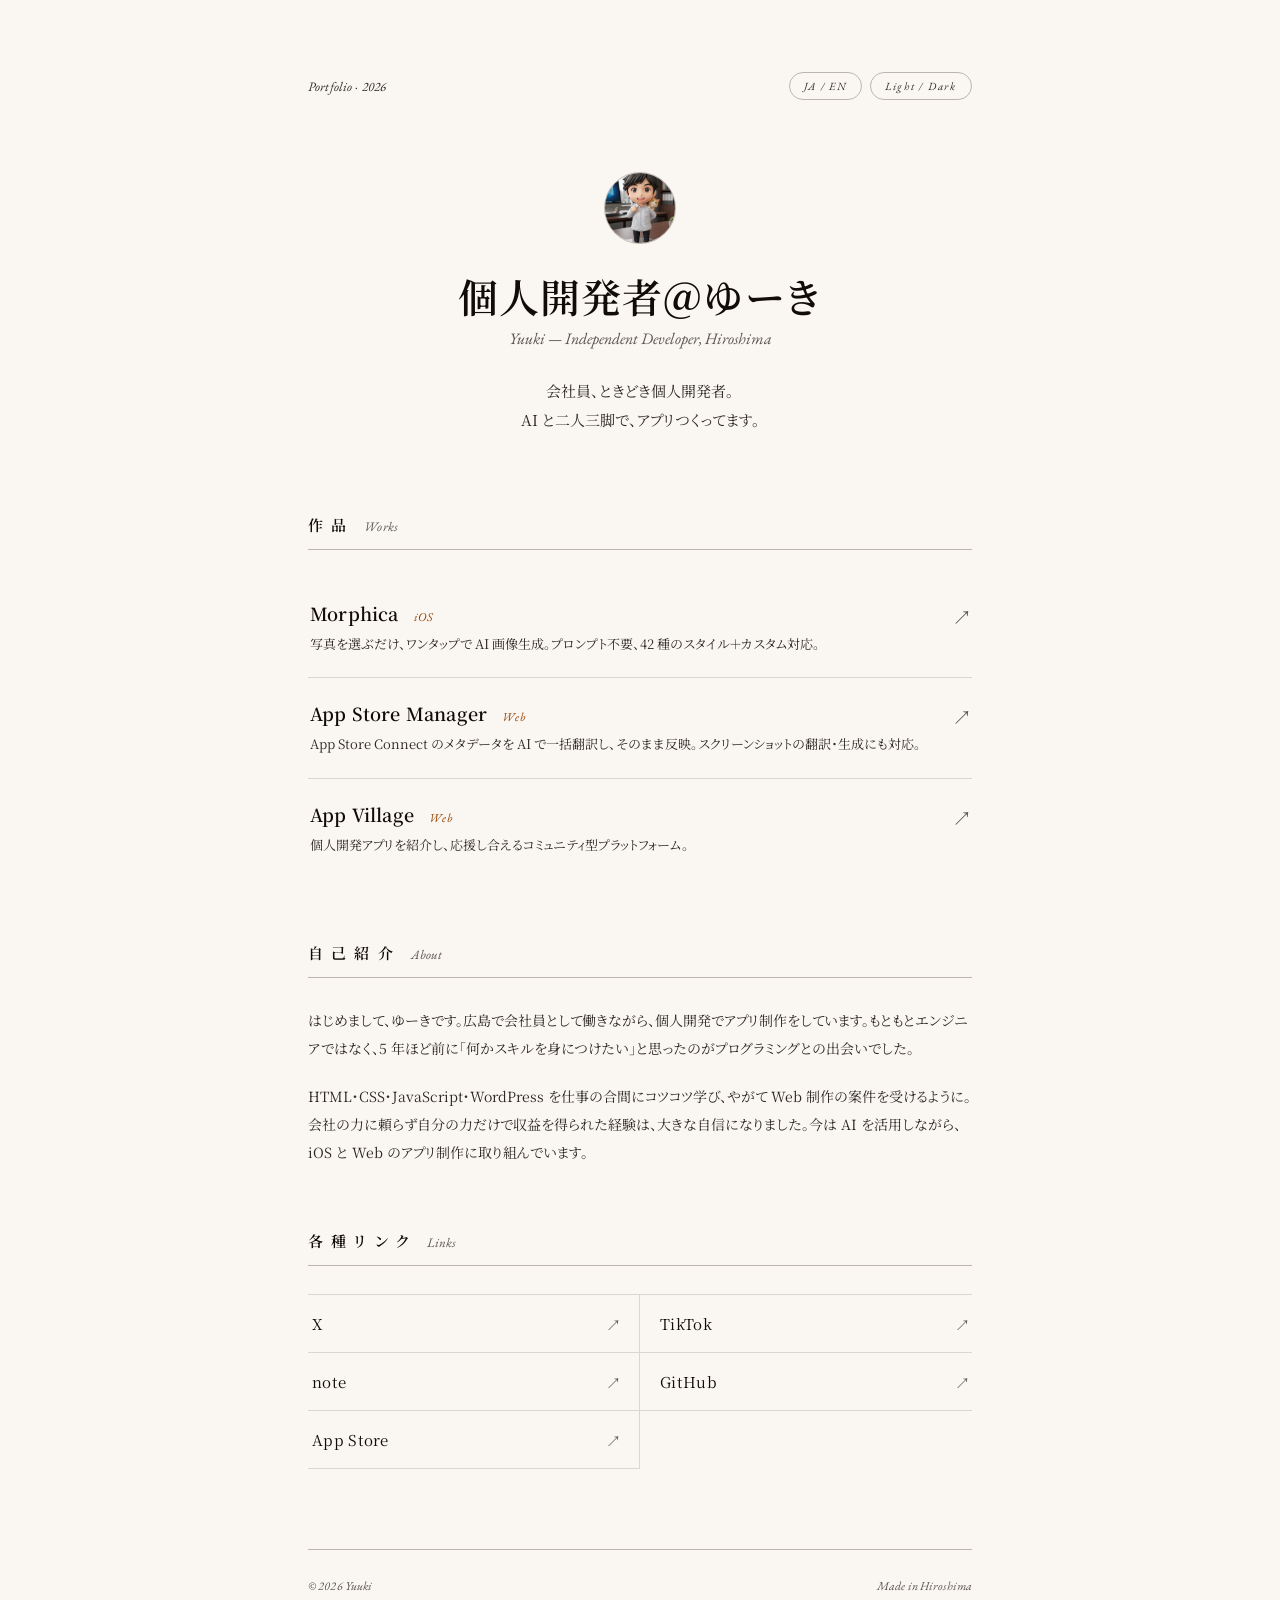
==== index.html @ 95103d07 "Initial commit — Yuuki portfolio links page Minimal single-page portfolio inspired by a 和モダン・静謐 aest" ====
<!doctype html>
<html lang="ja">
<head>
<!-- cspell:ignore Yuuki Morphica palt topbar nums -->
<meta charset="utf-8">
<meta name="viewport" content="width=device-width, initial-scale=1">
<title>ゆーき — Indie Developer</title>
<meta name="description" content="個人開発者＠ゆーき のポートフォリオ。広島で会社員をしながら、iOS と Web のアプリを作っています。">
<meta name="theme-color" content="#f7f1e3" media="(prefers-color-scheme: light)">
<meta name="theme-color" content="#231f1c" media="(prefers-color-scheme: dark)">

<meta property="og:type" content="website">
<meta property="og:title" content="個人開発者＠ゆーき — Portfolio">
<meta property="og:description" content="会社員、ときどき個人開発者。AI と二人三脚で、アプリつくってます。">
<meta property="og:image" content="assets/avatar.png">
<meta name="twitter:card" content="summary">

<link rel="icon" type="image/png" href="assets/avatar.png">
<link rel="apple-touch-icon" href="assets/avatar.png">

<link rel="preconnect" href="https://fonts.googleapis.com">
<link rel="preconnect" href="https://fonts.gstatic.com" crossorigin>
<link href="https://fonts.googleapis.com/css2?family=Noto+Serif+JP:wght@400;600&family=EB+Garamond:ital,wght@0,400;0,500;1,400&display=swap" rel="stylesheet">
<style>
:root {
  --bg:        oklch(0.975 0.008 75);
  --bg-2:      oklch(0.950 0.012 72);
  --ink:       oklch(0.16 0.012 60);
  --ink-2:     oklch(0.28 0.010 60);
  --ink-3:     oklch(0.45 0.008 60);
  --line:      oklch(0.78 0.012 70);
  --line-2:    oklch(0.88 0.010 70);
  --accent:    oklch(0.60 0.130 55);
  --accent-ink:oklch(0.48 0.130 50);
}
html[data-theme="dark"] {
  --bg:        oklch(0.17 0.010 60);
  --bg-2:      oklch(0.22 0.012 60);
  --ink:       oklch(0.97 0.008 80);
  --ink-2:     oklch(0.86 0.010 70);
  --ink-3:     oklch(0.64 0.010 65);
  --line:      oklch(0.38 0.010 65);
  --line-2:    oklch(0.30 0.010 60);
  --accent:    oklch(0.74 0.130 55);
  --accent-ink:oklch(0.82 0.120 55);
}

* { box-sizing: border-box; }
html, body { margin: 0; padding: 0; }
body {
  font-family: "Noto Serif JP", "Hiragino Mincho ProN", "Yu Mincho", serif;
  background: var(--bg);
  color: var(--ink);
  font-weight: 400;
  font-feature-settings: "palt" 1;
  font-optical-sizing: auto;
  -webkit-font-smoothing: antialiased;
  text-rendering: optimizeLegibility;
  min-height: 100vh;
  transition: background 400ms ease, color 400ms ease;
}

::selection { background: oklch(0.60 0.130 55 / 0.22); color: var(--ink); }

a:focus-visible,
button:focus-visible {
  outline: 2px solid var(--accent);
  outline-offset: 4px;
  border-radius: 2px;
}

html[data-lang="ja"] .i18n-en,
html[data-lang="en"] .i18n-ja { display: none; }

.en { font-family: "EB Garamond", "Noto Serif JP", serif; font-style: italic; letter-spacing: 0.01em; }
a { color: inherit; text-decoration: none; }

.frame {
  max-width: 720px;
  margin: 0 auto;
  padding: 72px 28px 96px;
}
@media (max-width: 560px) {
  .frame { padding: 48px 22px 72px; }
}

.topbar {
  display: flex;
  align-items: center;
  justify-content: space-between;
  margin-bottom: 72px;
  font-size: 13px;
  color: var(--ink-2);
  letter-spacing: 0.06em;
}
.bar-actions { display: flex; gap: 8px; align-items: center; }
.pill {
  appearance: none; border: 1px solid var(--line);
  background: transparent; color: var(--ink-2);
  padding: 6px 14px;
  font: inherit; font-size: 11px; letter-spacing: 0.16em;
  cursor: pointer;
  border-radius: 999px;
  transition: all 200ms ease;
  font-family: "EB Garamond", serif; font-style: italic;
}
.pill:hover { border-color: var(--accent); color: var(--accent-ink); }

.hero { margin-bottom: 80px; text-align: center; }
.avatar {
  width: 72px; height: 72px;
  border-radius: 50%;
  margin: 0 auto 28px;
  background: var(--bg-2);
  border: 1px solid var(--line);
  overflow: hidden;
  display: block;
  object-fit: cover;
}
.name-ja {
  font-size: clamp(30px, 5vw, 40px);
  font-weight: 600;
  line-height: 1.2;
  letter-spacing: 0.02em;
  margin: 0 0 8px;
  color: var(--ink);
}
.name-en {
  font-family: "EB Garamond", serif;
  font-style: italic;
  font-size: 16px;
  color: var(--ink-3);
  margin-bottom: 28px;
}
.tagline {
  max-width: 460px;
  margin: 0 auto;
  font-size: 15px;
  line-height: 1.9;
  color: var(--ink-2);
  text-wrap: pretty;
}

.sec-head {
  display: flex;
  align-items: baseline;
  gap: 16px;
  margin-bottom: 28px;
  padding-bottom: 14px;
  border-bottom: 1px solid var(--line);
}
.sec-head .ja {
  font-size: 15px;
  font-weight: 600;
  letter-spacing: 0.14em;
  color: var(--ink);
}
.sec-head .en {
  color: var(--ink-3);
  font-size: 13px;
}

section { margin-bottom: 64px; }

.works { display: flex; flex-direction: column; }
.work {
  display: flex;
  justify-content: space-between;
  align-items: baseline;
  gap: 24px;
  padding: 22px 2px;
  border-bottom: 1px solid var(--line-2);
  transition: padding 220ms ease;
}
.work:last-child { border-bottom: none; }
.work:hover { padding-left: 10px; }
.work:hover .work-arrow { color: var(--accent-ink); transform: translateX(4px); }

.work-body { flex: 1; min-width: 0; }
.work-name {
  font-size: 18px;
  font-weight: 600;
  color: var(--ink);
  margin-bottom: 6px;
  letter-spacing: 0.01em;
}
.work-name .pl {
  font-family: "EB Garamond", serif;
  font-style: italic;
  font-size: 12px;
  color: var(--accent-ink);
  font-weight: 400;
  margin-left: 10px;
  letter-spacing: 0.06em;
}
.work-desc {
  font-size: 13px;
  line-height: 1.8;
  color: var(--ink-2);
  text-wrap: pretty;
  font-variant-numeric: tabular-nums;
}
.work-arrow {
  font-family: "EB Garamond", serif;
  font-style: italic;
  font-size: 18px;
  color: var(--ink-3);
  transition: transform 220ms ease, color 220ms ease;
  flex-shrink: 0;
}

@media (max-width: 560px) {
  .work { flex-direction: column; gap: 10px; align-items: stretch; }
  .work-arrow { align-self: flex-end; }
}

.about-body {
  font-size: 14px;
  line-height: 2.0;
  color: var(--ink-2);
  text-wrap: pretty;
}
.about-body p { margin: 0; }
.about-body p + p { margin-top: 1.4em; }

.links {
  display: grid;
  grid-template-columns: repeat(2, 1fr);
  gap: 0;
  border-top: 1px solid var(--line-2);
}
.link {
  display: flex;
  align-items: center;
  justify-content: space-between;
  padding: 18px 4px;
  border-bottom: 1px solid var(--line-2);
  font-size: 15px;
  color: var(--ink);
  letter-spacing: 0.02em;
  transition: color 200ms ease, padding 220ms ease;
}
.link:nth-child(odd) { border-right: 1px solid var(--line-2); padding-right: 20px; }
.link:nth-child(even) { padding-left: 20px; }
.link:hover { color: var(--accent-ink); }
.link:hover .link-arrow { transform: translate(3px, -3px); color: var(--accent-ink); }
.link-arrow {
  font-family: "EB Garamond", serif;
  font-style: italic;
  font-size: 14px;
  color: var(--ink-3);
  transition: transform 220ms ease, color 220ms ease;
}
@media (max-width: 560px) {
  .links { grid-template-columns: 1fr; }
  .link:nth-child(odd) { border-right: none; padding-right: 4px; }
  .link:nth-child(even) { padding-left: 4px; }
}

.foot {
  margin-top: 80px;
  padding-top: 28px;
  border-top: 1px solid var(--line);
  display: flex;
  justify-content: space-between;
  font-size: 12px;
  color: var(--ink-3);
  letter-spacing: 0.08em;
}

.reveal {
  opacity: 0;
  transform: translateY(12px);
  transition: opacity 800ms cubic-bezier(.2,.7,.2,1), transform 800ms cubic-bezier(.2,.7,.2,1);
}
.reveal.in { opacity: 1; transform: none; }

@media (prefers-reduced-motion: reduce) {
  .reveal { opacity: 1; transform: none; transition: none; }
  .work, .work-arrow, .link, .link-arrow, .theme-toggle,
  body { transition: none; }
}
</style>
</head>
<body>

<script>
(function() {
  var t = localStorage.getItem('yk-theme') || 'light';
  document.documentElement.setAttribute('data-theme', t);
  var l = localStorage.getItem('yk-lang') || 'ja';
  document.documentElement.setAttribute('data-lang', l);
  document.documentElement.setAttribute('lang', l);
})();
</script>

<div class="frame">

  <header class="topbar reveal">
    <span class="en">Portfolio · 2026</span>
    <div class="bar-actions">
      <button class="pill" id="langToggle" aria-label="Toggle language">JA / EN</button>
      <button class="pill" id="themeToggle" aria-label="Toggle theme">Light / Dark</button>
    </div>
  </header>

  <section class="hero reveal">
    <img class="avatar" src="assets/avatar.png" alt="Yuuki" width="72" height="72">
    <h1 class="name-ja">
      <span class="i18n-ja">個人開発者＠ゆーき</span>
      <span class="i18n-en">Yuuki</span>
    </h1>
    <div class="name-en">
      <span class="i18n-ja">Yuuki — Independent Developer, Hiroshima</span>
      <span class="i18n-en">Indie Developer · Hiroshima, Japan</span>
    </div>
    <p class="tagline">
      <span class="i18n-ja">
        会社員、ときどき個人開発者。<br>
        AI と二人三脚で、アプリつくってます。
      </span>
      <span class="i18n-en">
        Full-time employee, sometimes indie developer.<br>
        Building apps side by side with AI.
      </span>
    </p>
  </section>

  <section class="reveal">
    <div class="sec-head">
      <span class="ja">作 品</span>
      <span class="en">Works</span>
    </div>
    <div class="works">
      <a class="work" href="https://apps.apple.com/jp/app/ai%E7%94%BB%E5%83%8F%E7%94%9F%E6%88%90-morphica/id6755958732" target="_blank" rel="noopener">
        <div class="work-body">
          <div class="work-name">Morphica <span class="pl">iOS</span></div>
          <div class="work-desc">
            <span class="i18n-ja">写真を選ぶだけ、ワンタップで AI 画像生成。プロンプト不要、42 種のスタイル＋カスタム対応。</span>
            <span class="i18n-en">Turn photos into AI-generated art in a single tap. No prompt required — 42+ styles plus custom options.</span>
          </div>
        </div>
        <div class="work-arrow">↗</div>
      </a>
      <a class="work" href="https://app-store-manager-dun.vercel.app/" target="_blank" rel="noopener">
        <div class="work-body">
          <div class="work-name">App Store Manager <span class="pl">Web</span></div>
          <div class="work-desc">
            <span class="i18n-ja">App Store Connect のメタデータを AI で一括翻訳し、そのまま反映。スクリーンショットの翻訳・生成にも対応。</span>
            <span class="i18n-en">Bulk-translate App Store Connect metadata with AI and push it back in place. Handles screenshot translation and generation too.</span>
          </div>
        </div>
        <div class="work-arrow">↗</div>
      </a>
      <a class="work" href="https://www.app-village.jp/" target="_blank" rel="noopener">
        <div class="work-body">
          <div class="work-name">App Village <span class="pl">Web</span></div>
          <div class="work-desc">
            <span class="i18n-ja">個人開発アプリを紹介し、応援し合えるコミュニティ型プラットフォーム。</span>
            <span class="i18n-en">A community platform where indie devs showcase their apps and cheer each other on.</span>
          </div>
        </div>
        <div class="work-arrow">↗</div>
      </a>
    </div>
  </section>

  <section class="reveal">
    <div class="sec-head">
      <span class="ja">自 己 紹 介</span>
      <span class="en">About</span>
    </div>
    <div class="about-body">
      <div class="i18n-ja">
        <p>はじめまして、ゆーきです。広島で会社員として働きながら、個人開発でアプリ制作をしています。もともとエンジニアではなく、5 年ほど前に「何かスキルを身につけたい」と思ったのがプログラミングとの出会いでした。</p>
        <p>HTML・CSS・JavaScript・WordPress を仕事の合間にコツコツ学び、やがて Web 制作の案件を受けるように。会社の力に頼らず自分の力だけで収益を得られた経験は、大きな自信になりました。今は AI を活用しながら、iOS と Web のアプリ制作に取り組んでいます。</p>
      </div>
      <div class="i18n-en">
        <p>Hi, I'm Yuuki. I work a full-time job in Hiroshima while building apps as an indie developer on the side. I didn't start out as an engineer — programming found me about five years ago, when I went looking for a skill to call my own.</p>
        <p>I studied HTML, CSS, JavaScript, and WordPress in the pockets between workdays, and eventually started taking on web production jobs — the first time I earned income entirely on my own. That experience became a quiet source of confidence. These days I build iOS and web apps with AI as my co-pilot.</p>
      </div>
    </div>
  </section>

  <section class="reveal">
    <div class="sec-head">
      <span class="ja">各 種 リ ン ク</span>
      <span class="en">Links</span>
    </div>
    <div class="links">
      <a class="link" href="https://x.com/hello__world_0" target="_blank" rel="noopener"><span>X</span><span class="link-arrow">↗</span></a>
      <a class="link" href="https://www.tiktok.com/@morphica22" target="_blank" rel="noopener"><span>TikTok</span><span class="link-arrow">↗</span></a>
      <a class="link" href="https://note.com/yuuki04050" target="_blank" rel="noopener"><span>note</span><span class="link-arrow">↗</span></a>
      <a class="link" href="https://github.com/yuuki45" target="_blank" rel="noopener"><span>GitHub</span><span class="link-arrow">↗</span></a>
      <a class="link" href="https://apps.apple.com/jp/developer/yuuki-odan/id1833891715" target="_blank" rel="noopener"><span>App Store</span><span class="link-arrow">↗</span></a>
    </div>
  </section>

  <footer class="foot reveal">
    <span class="en">© 2026 Yuuki</span>
    <span class="en">Made in Hiroshima</span>
  </footer>

</div>

<script>
(function () {
  const root = document.documentElement;

  document.getElementById('themeToggle')?.addEventListener('click', () => {
    const next = root.getAttribute('data-theme') === 'dark' ? 'light' : 'dark';
    root.setAttribute('data-theme', next);
    localStorage.setItem('yk-theme', next);
  });

  document.getElementById('langToggle')?.addEventListener('click', () => {
    const next = root.getAttribute('data-lang') === 'ja' ? 'en' : 'ja';
    root.setAttribute('data-lang', next);
    root.setAttribute('lang', next);
    localStorage.setItem('yk-lang', next);
  });

  const reveals = document.querySelectorAll('.reveal');
  reveals.forEach((el, i) => {
    el.style.transitionDelay = Math.min(i * 90, 700) + 'ms';
    requestAnimationFrame(() => requestAnimationFrame(() => el.classList.add('in')));
  });
})();
</script>

</body>
</html>
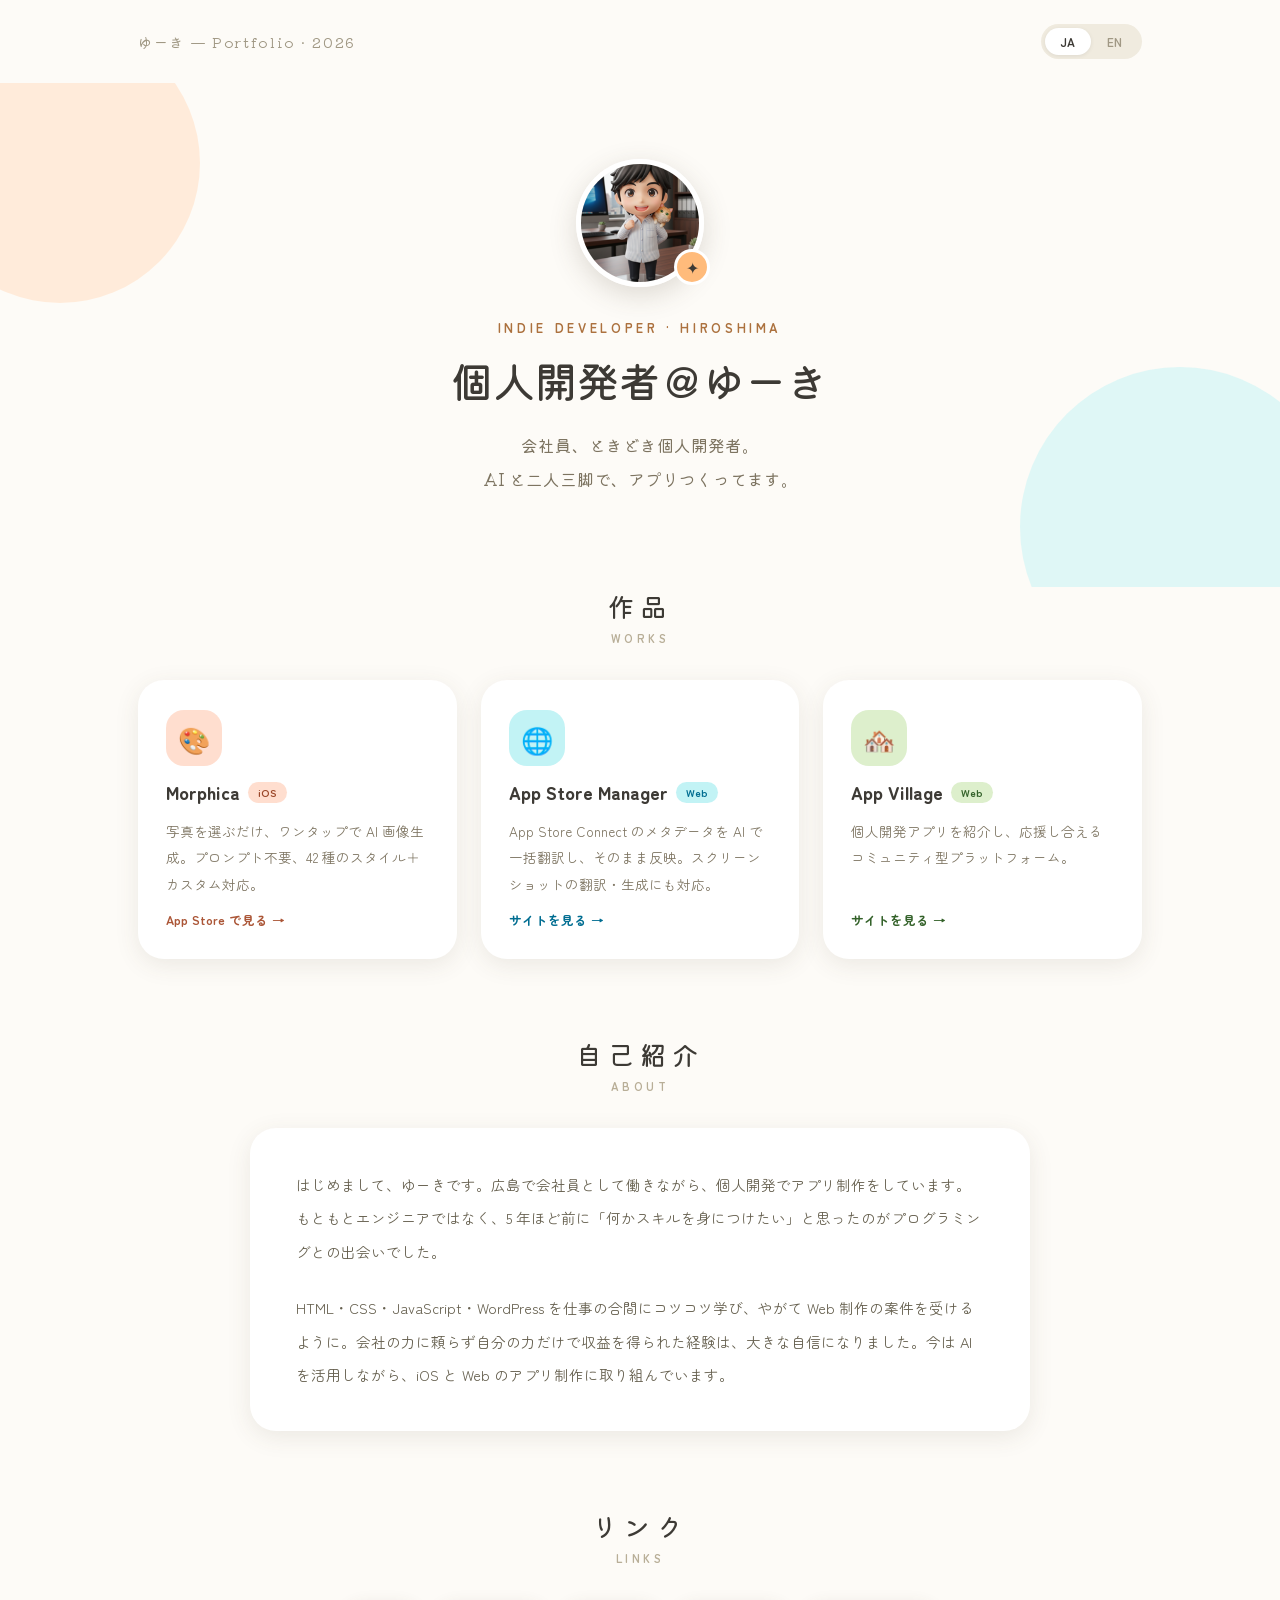
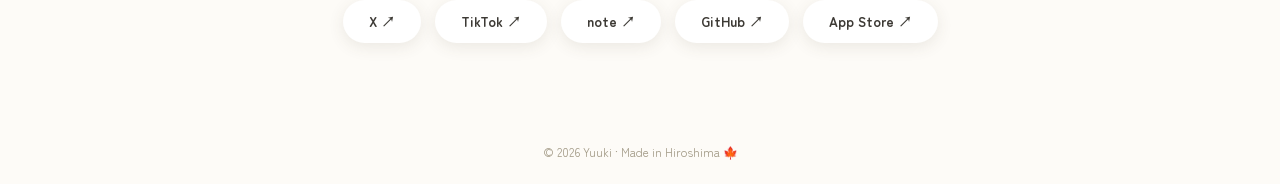
==== commit d94cc825: "Refactor index.html for styling and functionality Updated theme colors, font families, and layout st" ====
--- a/index.html
+++ b/index.html
@@ -6,8 +6,7 @@
 <meta name="viewport" content="width=device-width, initial-scale=1">
 <title>ゆーき — Indie Developer</title>
 <meta name="description" content="個人開発者＠ゆーき のポートフォリオ。広島で会社員をしながら、iOS と Web のアプリを作っています。">
-<meta name="theme-color" content="#f7f1e3" media="(prefers-color-scheme: light)">
-<meta name="theme-color" content="#231f1c" media="(prefers-color-scheme: dark)">
+<meta name="theme-color" content="#fdfbf7">
 
 <meta property="og:type" content="website">
 <meta property="og:title" content="個人開発者＠ゆーき — Portfolio">
@@ -20,398 +19,287 @@
 
 <link rel="preconnect" href="https://fonts.googleapis.com">
 <link rel="preconnect" href="https://fonts.gstatic.com" crossorigin>
-<link href="https://fonts.googleapis.com/css2?family=Noto+Serif+JP:wght@400;600&family=EB+Garamond:ital,wght@0,400;0,500;1,400&display=swap" rel="stylesheet">
+<link href="https://fonts.googleapis.com/css2?family=Zen+Maru+Gothic:wght@400;500;700;900&family=Kiwi+Maru:wght@300;400;500&display=swap" rel="stylesheet">
 <style>
 :root {
-  --bg:        oklch(0.975 0.008 75);
-  --bg-2:      oklch(0.950 0.012 72);
-  --ink:       oklch(0.16 0.012 60);
-  --ink-2:     oklch(0.28 0.010 60);
-  --ink-3:     oklch(0.45 0.008 60);
-  --line:      oklch(0.78 0.012 70);
-  --line-2:    oklch(0.88 0.010 70);
-  --accent:    oklch(0.60 0.130 55);
-  --accent-ink:oklch(0.48 0.130 50);
-}
-html[data-theme="dark"] {
-  --bg:        oklch(0.17 0.010 60);
-  --bg-2:      oklch(0.22 0.012 60);
-  --ink:       oklch(0.97 0.008 80);
-  --ink-2:     oklch(0.86 0.010 70);
-  --ink-3:     oklch(0.64 0.010 65);
-  --line:      oklch(0.38 0.010 65);
-  --line-2:    oklch(0.30 0.010 60);
-  --accent:    oklch(0.74 0.130 55);
-  --accent-ink:oklch(0.82 0.120 55);
+  --bg: #fdfbf7;
+  --card: #fff;
+  --ink: #3d3a35;
+  --ink-2: #66604f;
+  --ink-3: #7d7461;
+  --muted: #a09884;
+  --label: #b8ae97;
+  --chip-bg: #f0ebdf;
+  --shadow: 0 6px 24px rgba(80,68,48,.1);
+  --shadow-hover: 0 14px 34px rgba(80,68,48,.16);
+  --accent: oklch(0.6 0.1 60);
 }
 
 * { box-sizing: border-box; }
+html { scroll-behavior: smooth; }
 html, body { margin: 0; padding: 0; }
 body {
-  font-family: "Noto Serif JP", "Hiragino Mincho ProN", "Yu Mincho", serif;
+  font-family: "Kiwi Maru", "Hiragino Maru Gothic ProN", serif;
   background: var(--bg);
   color: var(--ink);
-  font-weight: 400;
-  font-feature-settings: "palt" 1;
-  font-optical-sizing: auto;
   -webkit-font-smoothing: antialiased;
   text-rendering: optimizeLegibility;
   min-height: 100vh;
-  transition: background 400ms ease, color 400ms ease;
-}
-
-::selection { background: oklch(0.60 0.130 55 / 0.22); color: var(--ink); }
-
-a:focus-visible,
-button:focus-visible {
-  outline: 2px solid var(--accent);
-  outline-offset: 4px;
-  border-radius: 2px;
-}
+}
+::selection { background: oklch(0.85 0.12 60 / 0.35); }
+a { color: inherit; text-decoration: none; }
+a:focus-visible, button:focus-visible { outline: 2px solid var(--accent); outline-offset: 4px; border-radius: 4px; }
 
 html[data-lang="ja"] .i18n-en,
 html[data-lang="en"] .i18n-ja { display: none; }
 
-.en { font-family: "EB Garamond", "Noto Serif JP", serif; font-style: italic; letter-spacing: 0.01em; }
-a { color: inherit; text-decoration: none; }
-
-.frame {
-  max-width: 720px;
-  margin: 0 auto;
-  padding: 72px 28px 96px;
-}
-@media (max-width: 560px) {
-  .frame { padding: 48px 22px 72px; }
-}
-
+.gothic { font-family: "Zen Maru Gothic", "Hiragino Maru Gothic ProN", sans-serif; }
+
+/* topbar */
 .topbar {
-  display: flex;
-  align-items: center;
-  justify-content: space-between;
-  margin-bottom: 72px;
-  font-size: 13px;
-  color: var(--ink-2);
-  letter-spacing: 0.06em;
-}
-.bar-actions { display: flex; gap: 8px; align-items: center; }
-.pill {
-  appearance: none; border: 1px solid var(--line);
-  background: transparent; color: var(--ink-2);
-  padding: 6px 14px;
-  font: inherit; font-size: 11px; letter-spacing: 0.16em;
-  cursor: pointer;
-  border-radius: 999px;
-  transition: all 200ms ease;
-  font-family: "EB Garamond", serif; font-style: italic;
-}
-.pill:hover { border-color: var(--accent); color: var(--accent-ink); }
-
-.hero { margin-bottom: 80px; text-align: center; }
+  display: flex; align-items: center; justify-content: space-between;
+  padding: 24px 48px; max-width: 1100px; margin: 0 auto;
+}
+.topbar-label { font-size: 14px; letter-spacing: .12em; color: var(--muted); }
+.lang-switch {
+  display: flex; background: var(--chip-bg); border-radius: 999px; padding: 4px;
+  font-family: "Zen Maru Gothic", sans-serif; font-size: 12px; font-weight: 700;
+  border: none; cursor: pointer; color: inherit;
+}
+.lang-switch span { padding: 5px 16px; border-radius: 999px; color: var(--muted); transition: all .2s ease; }
+html[data-lang="ja"] .lang-switch .opt-ja,
+html[data-lang="en"] .lang-switch .opt-en {
+  background: #fff; color: var(--ink); box-shadow: 0 1px 4px rgba(0,0,0,.08);
+}
+
+/* hero */
+.hero { position: relative; padding: 76px 48px 90px; text-align: center; overflow: hidden; }
+.blob { position: absolute; border-radius: 50%; pointer-events: none; }
+.blob-1 { top: -60px; left: -80px; width: 280px; height: 280px; background: oklch(0.93 0.05 60); opacity: .6; }
+.blob-2 { bottom: -100px; right: -60px; width: 320px; height: 320px; background: oklch(0.93 0.05 200); opacity: .5; }
+.hero-inner { position: relative; }
+.avatar-wrap { display: inline-block; position: relative; margin-bottom: 26px; }
 .avatar {
-  width: 72px; height: 72px;
-  border-radius: 50%;
-  margin: 0 auto 28px;
-  background: var(--bg-2);
-  border: 1px solid var(--line);
-  overflow: hidden;
-  display: block;
-  object-fit: cover;
-}
-.name-ja {
-  font-size: clamp(30px, 5vw, 40px);
-  font-weight: 600;
-  line-height: 1.2;
-  letter-spacing: 0.02em;
-  margin: 0 0 8px;
-  color: var(--ink);
-}
-.name-en {
-  font-family: "EB Garamond", serif;
-  font-style: italic;
-  font-size: 16px;
-  color: var(--ink-3);
-  margin-bottom: 28px;
-}
-.tagline {
-  max-width: 460px;
-  margin: 0 auto;
-  font-size: 15px;
-  line-height: 1.9;
-  color: var(--ink-2);
-  text-wrap: pretty;
-}
-
-.sec-head {
-  display: flex;
-  align-items: baseline;
-  gap: 16px;
-  margin-bottom: 28px;
-  padding-bottom: 14px;
-  border-bottom: 1px solid var(--line);
-}
-.sec-head .ja {
-  font-size: 15px;
-  font-weight: 600;
-  letter-spacing: 0.14em;
-  color: var(--ink);
-}
+  width: 128px; height: 128px; border-radius: 50%; border: 5px solid #fff;
+  box-shadow: 0 8px 28px rgba(80,68,48,.18); display: block; object-fit: cover;
+}
+.avatar-badge {
+  position: absolute; right: -6px; bottom: 2px; width: 36px; height: 36px;
+  background: oklch(0.85 0.12 60); border: 3px solid #fff; border-radius: 50%;
+  display: grid; place-items: center; font-size: 16px;
+}
+.hero-kicker {
+  font-size: 13px; letter-spacing: .28em; color: var(--accent);
+  font-family: "Zen Maru Gothic", sans-serif; font-weight: 700; margin-bottom: 14px;
+}
+.hero-name { font-size: clamp(30px, 5vw, 42px); font-weight: 500; line-height: 1.4; margin: 0; }
+.hero-tagline { font-size: 16.5px; line-height: 2.1; margin: 18px 0 0; color: var(--ink-3); text-wrap: pretty; }
+
+/* sections */
+.section { padding: 0 48px 76px; max-width: 1100px; margin: 0 auto; }
+.sec-head { text-align: center; margin-bottom: 34px; }
+.sec-head .ja { font-size: 26px; font-weight: 500; letter-spacing: .24em; }
 .sec-head .en {
-  color: var(--ink-3);
-  font-size: 13px;
-}
-
-section { margin-bottom: 64px; }
-
-.works { display: flex; flex-direction: column; }
+  font-size: 11.5px; letter-spacing: .3em; color: var(--label);
+  font-family: "Zen Maru Gothic", sans-serif; font-weight: 700; margin-top: 6px;
+}
+
+/* works */
+.works {
+  display: grid; grid-template-columns: repeat(auto-fit, minmax(260px, 1fr)); gap: 24px;
+  font-family: "Zen Maru Gothic", sans-serif;
+}
 .work {
-  display: flex;
-  justify-content: space-between;
-  align-items: baseline;
-  gap: 24px;
-  padding: 22px 2px;
-  border-bottom: 1px solid var(--line-2);
-  transition: padding 220ms ease;
-}
-.work:last-child { border-bottom: none; }
-.work:hover { padding-left: 10px; }
-.work:hover .work-arrow { color: var(--accent-ink); transform: translateX(4px); }
-
-.work-body { flex: 1; min-width: 0; }
-.work-name {
-  font-size: 18px;
-  font-weight: 600;
-  color: var(--ink);
-  margin-bottom: 6px;
-  letter-spacing: 0.01em;
-}
-.work-name .pl {
-  font-family: "EB Garamond", serif;
-  font-style: italic;
-  font-size: 12px;
-  color: var(--accent-ink);
-  font-weight: 400;
-  margin-left: 10px;
-  letter-spacing: 0.06em;
-}
-.work-desc {
-  font-size: 13px;
-  line-height: 1.8;
-  color: var(--ink-2);
-  text-wrap: pretty;
-  font-variant-numeric: tabular-nums;
-}
-.work-arrow {
-  font-family: "EB Garamond", serif;
-  font-style: italic;
-  font-size: 18px;
-  color: var(--ink-3);
-  transition: transform 220ms ease, color 220ms ease;
-  flex-shrink: 0;
-}
-
-@media (max-width: 560px) {
-  .work { flex-direction: column; gap: 10px; align-items: stretch; }
-  .work-arrow { align-self: flex-end; }
-}
-
-.about-body {
-  font-size: 14px;
-  line-height: 2.0;
-  color: var(--ink-2);
-  text-wrap: pretty;
-}
-.about-body p { margin: 0; }
-.about-body p + p { margin-top: 1.4em; }
-
-.links {
-  display: grid;
-  grid-template-columns: repeat(2, 1fr);
-  gap: 0;
-  border-top: 1px solid var(--line-2);
-}
-.link {
-  display: flex;
-  align-items: center;
-  justify-content: space-between;
-  padding: 18px 4px;
-  border-bottom: 1px solid var(--line-2);
-  font-size: 15px;
-  color: var(--ink);
-  letter-spacing: 0.02em;
-  transition: color 200ms ease, padding 220ms ease;
-}
-.link:nth-child(odd) { border-right: 1px solid var(--line-2); padding-right: 20px; }
-.link:nth-child(even) { padding-left: 20px; }
-.link:hover { color: var(--accent-ink); }
-.link:hover .link-arrow { transform: translate(3px, -3px); color: var(--accent-ink); }
-.link-arrow {
-  font-family: "EB Garamond", serif;
-  font-style: italic;
-  font-size: 14px;
-  color: var(--ink-3);
-  transition: transform 220ms ease, color 220ms ease;
-}
-@media (max-width: 560px) {
-  .links { grid-template-columns: 1fr; }
-  .link:nth-child(odd) { border-right: none; padding-right: 4px; }
-  .link:nth-child(even) { padding-left: 4px; }
-}
-
+  background: var(--card); border-radius: 26px; padding: 30px 28px;
+  box-shadow: var(--shadow); display: flex; flex-direction: column; gap: 13px;
+  transition: transform .25s ease, box-shadow .25s ease;
+}
+.work:hover { transform: translateY(-6px); box-shadow: var(--shadow-hover); }
+.work-icon { width: 56px; height: 56px; border-radius: 18px; display: grid; place-items: center; font-size: 26px; }
+.work-title { display: flex; align-items: center; gap: 8px; flex-wrap: wrap; }
+.work-name { font-size: 18px; font-weight: 900; }
+.work-pl { font-size: 10.5px; font-weight: 700; padding: 3px 10px; border-radius: 999px; }
+.work-desc { font-size: 13.5px; line-height: 1.95; color: var(--ink-3); text-wrap: pretty; }
+.work-cta { margin-top: auto; font-size: 12.5px; font-weight: 700; }
+
+.tint-warm  { background: oklch(0.93 0.05 40); }  .tint-warm.tx  { color: oklch(0.5 0.12 40); }
+.tint-cool  { background: oklch(0.93 0.05 200); } .tint-cool.tx  { color: oklch(0.5 0.1 230); }
+.tint-green { background: oklch(0.93 0.05 130); } .tint-green.tx { color: oklch(0.45 0.1 140); }
+.cta-warm  { color: oklch(0.55 0.12 40); }
+.cta-cool  { color: oklch(0.5 0.1 230); }
+.cta-green { color: oklch(0.45 0.1 140); }
+
+/* about */
+.about-card {
+  background: var(--card); border-radius: 26px; padding: 40px 46px;
+  box-shadow: var(--shadow); max-width: 780px; margin: 0 auto;
+  font-size: 14.5px; line-height: 2.3; color: var(--ink-2);
+  font-family: "Zen Maru Gothic", sans-serif; text-wrap: pretty;
+}
+.about-card p { margin: 0; }
+.about-card p + p { margin-top: 1.6em; }
+
+/* links */
+.links-row {
+  display: flex; gap: 14px; flex-wrap: wrap; justify-content: center;
+  font-family: "Zen Maru Gothic", sans-serif;
+}
+.link-pill {
+  padding: 11px 26px; background: var(--card); border-radius: 999px;
+  font-size: 13.5px; font-weight: 700; box-shadow: 0 4px 16px rgba(80,68,48,.1);
+  transition: transform .2s ease, box-shadow .2s ease;
+}
+.link-pill:hover { transform: translateY(-3px); box-shadow: 0 8px 22px rgba(80,68,48,.16); }
+
+/* footer */
 .foot {
-  margin-top: 80px;
-  padding-top: 28px;
-  border-top: 1px solid var(--line);
-  display: flex;
-  justify-content: space-between;
-  font-size: 12px;
-  color: var(--ink-3);
-  letter-spacing: 0.08em;
-}
-
-.reveal {
-  opacity: 0;
-  transform: translateY(12px);
-  transition: opacity 800ms cubic-bezier(.2,.7,.2,1), transform 800ms cubic-bezier(.2,.7,.2,1);
-}
+  padding: 24px 48px; text-align: center; font-size: 12px; color: var(--muted);
+  font-family: "Zen Maru Gothic", sans-serif;
+}
+
+/* reveal */
+.reveal { opacity: 0; transform: translateY(12px); transition: opacity 800ms cubic-bezier(.2,.7,.2,1), transform 800ms cubic-bezier(.2,.7,.2,1); }
 .reveal.in { opacity: 1; transform: none; }
-
 @media (prefers-reduced-motion: reduce) {
   .reveal { opacity: 1; transform: none; transition: none; }
-  .work, .work-arrow, .link, .link-arrow, .theme-toggle,
-  body { transition: none; }
+  .work, .link-pill { transition: none; }
+}
+
+@media (max-width: 560px) {
+  .topbar { padding: 20px 22px; }
+  .hero { padding: 56px 22px 70px; }
+  .section { padding: 0 22px 64px; }
+  .about-card { padding: 30px 26px; }
 }
 </style>
 </head>
 <body>
 
 <script>
-(function() {
-  var t = localStorage.getItem('yk-theme') || 'light';
-  document.documentElement.setAttribute('data-theme', t);
+(function () {
   var l = localStorage.getItem('yk-lang') || 'ja';
   document.documentElement.setAttribute('data-lang', l);
   document.documentElement.setAttribute('lang', l);
 })();
 </script>
 
-<div class="frame">
-
-  <header class="topbar reveal">
-    <span class="en">Portfolio · 2026</span>
-    <div class="bar-actions">
-      <button class="pill" id="langToggle" aria-label="Toggle language">JA / EN</button>
-      <button class="pill" id="themeToggle" aria-label="Toggle theme">Light / Dark</button>
+<header class="topbar reveal">
+  <span class="topbar-label">ゆーき — Portfolio · 2026</span>
+  <button class="lang-switch" id="langToggle" aria-label="Toggle language">
+    <span class="opt-ja">JA</span><span class="opt-en">EN</span>
+  </button>
+</header>
+
+<section class="hero reveal">
+  <div class="blob blob-1"></div>
+  <div class="blob blob-2"></div>
+  <div class="hero-inner">
+    <div class="avatar-wrap">
+      <img class="avatar" src="assets/avatar.png" alt="Yuuki" width="128" height="128">
+      <div class="avatar-badge">✦</div>
     </div>
-  </header>
-
-  <section class="hero reveal">
-    <img class="avatar" src="assets/avatar.png" alt="Yuuki" width="72" height="72">
-    <h1 class="name-ja">
+    <div class="hero-kicker">INDIE DEVELOPER · HIROSHIMA</div>
+    <h1 class="hero-name">
       <span class="i18n-ja">個人開発者＠ゆーき</span>
-      <span class="i18n-en">Yuuki</span>
+      <span class="i18n-en">Yuuki — Indie Developer</span>
     </h1>
-    <div class="name-en">
-      <span class="i18n-ja">Yuuki — Independent Developer, Hiroshima</span>
-      <span class="i18n-en">Indie Developer · Hiroshima, Japan</span>
+    <p class="hero-tagline">
+      <span class="i18n-ja">会社員、ときどき個人開発者。<br>AI と二人三脚で、アプリつくってます。</span>
+      <span class="i18n-en">Full-time employee, sometimes indie developer.<br>Building apps side by side with AI.</span>
+    </p>
+  </div>
+</section>
+
+<section class="section reveal" id="works">
+  <div class="sec-head">
+    <div class="ja"><span class="i18n-ja">作品</span><span class="i18n-en">Works</span></div>
+    <div class="en">WORKS</div>
+  </div>
+  <div class="works">
+    <a class="work" href="https://apps.apple.com/jp/app/ai%E7%94%BB%E5%83%8F%E7%94%9F%E6%88%90-morphica/id6755958732" target="_blank" rel="noopener">
+      <div class="work-icon tint-warm">🎨</div>
+      <div class="work-title">
+        <span class="work-name">Morphica</span>
+        <span class="work-pl tint-warm tx">iOS</span>
+      </div>
+      <div class="work-desc">
+        <span class="i18n-ja">写真を選ぶだけ、ワンタップで AI 画像生成。プロンプト不要、42 種のスタイル＋カスタム対応。</span>
+        <span class="i18n-en">Turn photos into AI-generated art in a single tap. No prompt required — 42+ styles plus custom options.</span>
+      </div>
+      <div class="work-cta cta-warm">
+        <span class="i18n-ja">App Store で見る →</span>
+        <span class="i18n-en">View on App Store →</span>
+      </div>
+    </a>
+    <a class="work" href="https://app-store-manager-dun.vercel.app/" target="_blank" rel="noopener">
+      <div class="work-icon tint-cool">🌐</div>
+      <div class="work-title">
+        <span class="work-name">App Store Manager</span>
+        <span class="work-pl tint-cool tx">Web</span>
+      </div>
+      <div class="work-desc">
+        <span class="i18n-ja">App Store Connect のメタデータを AI で一括翻訳し、そのまま反映。スクリーンショットの翻訳・生成にも対応。</span>
+        <span class="i18n-en">Bulk-translate App Store Connect metadata with AI and push it back in place. Handles screenshot translation and generation too.</span>
+      </div>
+      <div class="work-cta cta-cool">
+        <span class="i18n-ja">サイトを見る →</span>
+        <span class="i18n-en">Visit site →</span>
+      </div>
+    </a>
+    <a class="work" href="https://www.app-village.jp/" target="_blank" rel="noopener">
+      <div class="work-icon tint-green">🏘️</div>
+      <div class="work-title">
+        <span class="work-name">App Village</span>
+        <span class="work-pl tint-green tx">Web</span>
+      </div>
+      <div class="work-desc">
+        <span class="i18n-ja">個人開発アプリを紹介し、応援し合えるコミュニティ型プラットフォーム。</span>
+        <span class="i18n-en">A community platform where indie devs showcase their apps and cheer each other on.</span>
+      </div>
+      <div class="work-cta cta-green">
+        <span class="i18n-ja">サイトを見る →</span>
+        <span class="i18n-en">Visit site →</span>
+      </div>
+    </a>
+  </div>
+</section>
+
+<section class="section reveal" id="about">
+  <div class="sec-head">
+    <div class="ja"><span class="i18n-ja">自己紹介</span><span class="i18n-en">About</span></div>
+    <div class="en">ABOUT</div>
+  </div>
+  <div class="about-card">
+    <div class="i18n-ja">
+      <p>はじめまして、ゆーきです。広島で会社員として働きながら、個人開発でアプリ制作をしています。もともとエンジニアではなく、5 年ほど前に「何かスキルを身につけたい」と思ったのがプログラミングとの出会いでした。</p>
+      <p>HTML・CSS・JavaScript・WordPress を仕事の合間にコツコツ学び、やがて Web 制作の案件を受けるように。会社の力に頼らず自分の力だけで収益を得られた経験は、大きな自信になりました。今は AI を活用しながら、iOS と Web のアプリ制作に取り組んでいます。</p>
     </div>
-    <p class="tagline">
-      <span class="i18n-ja">
-        会社員、ときどき個人開発者。<br>
-        AI と二人三脚で、アプリつくってます。
-      </span>
-      <span class="i18n-en">
-        Full-time employee, sometimes indie developer.<br>
-        Building apps side by side with AI.
-      </span>
-    </p>
-  </section>
-
-  <section class="reveal">
-    <div class="sec-head">
-      <span class="ja">作 品</span>
-      <span class="en">Works</span>
+    <div class="i18n-en">
+      <p>Hi, I'm Yuuki. I work a full-time job in Hiroshima while building apps as an indie developer on the side. I didn't start out as an engineer — programming found me about five years ago, when I went looking for a skill to call my own.</p>
+      <p>I studied HTML, CSS, JavaScript, and WordPress in the pockets between workdays, and eventually started taking on web production jobs — the first time I earned income entirely on my own. That experience became a quiet source of confidence. These days I build iOS and web apps with AI as my co-pilot.</p>
     </div>
-    <div class="works">
-      <a class="work" href="https://apps.apple.com/jp/app/ai%E7%94%BB%E5%83%8F%E7%94%9F%E6%88%90-morphica/id6755958732" target="_blank" rel="noopener">
-        <div class="work-body">
-          <div class="work-name">Morphica <span class="pl">iOS</span></div>
-          <div class="work-desc">
-            <span class="i18n-ja">写真を選ぶだけ、ワンタップで AI 画像生成。プロンプト不要、42 種のスタイル＋カスタム対応。</span>
-            <span class="i18n-en">Turn photos into AI-generated art in a single tap. No prompt required — 42+ styles plus custom options.</span>
-          </div>
-        </div>
-        <div class="work-arrow">↗</div>
-      </a>
-      <a class="work" href="https://app-store-manager-dun.vercel.app/" target="_blank" rel="noopener">
-        <div class="work-body">
-          <div class="work-name">App Store Manager <span class="pl">Web</span></div>
-          <div class="work-desc">
-            <span class="i18n-ja">App Store Connect のメタデータを AI で一括翻訳し、そのまま反映。スクリーンショットの翻訳・生成にも対応。</span>
-            <span class="i18n-en">Bulk-translate App Store Connect metadata with AI and push it back in place. Handles screenshot translation and generation too.</span>
-          </div>
-        </div>
-        <div class="work-arrow">↗</div>
-      </a>
-      <a class="work" href="https://www.app-village.jp/" target="_blank" rel="noopener">
-        <div class="work-body">
-          <div class="work-name">App Village <span class="pl">Web</span></div>
-          <div class="work-desc">
-            <span class="i18n-ja">個人開発アプリを紹介し、応援し合えるコミュニティ型プラットフォーム。</span>
-            <span class="i18n-en">A community platform where indie devs showcase their apps and cheer each other on.</span>
-          </div>
-        </div>
-        <div class="work-arrow">↗</div>
-      </a>
-    </div>
-  </section>
-
-  <section class="reveal">
-    <div class="sec-head">
-      <span class="ja">自 己 紹 介</span>
-      <span class="en">About</span>
-    </div>
-    <div class="about-body">
-      <div class="i18n-ja">
-        <p>はじめまして、ゆーきです。広島で会社員として働きながら、個人開発でアプリ制作をしています。もともとエンジニアではなく、5 年ほど前に「何かスキルを身につけたい」と思ったのがプログラミングとの出会いでした。</p>
-        <p>HTML・CSS・JavaScript・WordPress を仕事の合間にコツコツ学び、やがて Web 制作の案件を受けるように。会社の力に頼らず自分の力だけで収益を得られた経験は、大きな自信になりました。今は AI を活用しながら、iOS と Web のアプリ制作に取り組んでいます。</p>
-      </div>
-      <div class="i18n-en">
-        <p>Hi, I'm Yuuki. I work a full-time job in Hiroshima while building apps as an indie developer on the side. I didn't start out as an engineer — programming found me about five years ago, when I went looking for a skill to call my own.</p>
-        <p>I studied HTML, CSS, JavaScript, and WordPress in the pockets between workdays, and eventually started taking on web production jobs — the first time I earned income entirely on my own. That experience became a quiet source of confidence. These days I build iOS and web apps with AI as my co-pilot.</p>
-      </div>
-    </div>
-  </section>
-
-  <section class="reveal">
-    <div class="sec-head">
-      <span class="ja">各 種 リ ン ク</span>
-      <span class="en">Links</span>
-    </div>
-    <div class="links">
-      <a class="link" href="https://x.com/hello__world_0" target="_blank" rel="noopener"><span>X</span><span class="link-arrow">↗</span></a>
-      <a class="link" href="https://www.tiktok.com/@morphica22" target="_blank" rel="noopener"><span>TikTok</span><span class="link-arrow">↗</span></a>
-      <a class="link" href="https://note.com/yuuki04050" target="_blank" rel="noopener"><span>note</span><span class="link-arrow">↗</span></a>
-      <a class="link" href="https://github.com/yuuki45" target="_blank" rel="noopener"><span>GitHub</span><span class="link-arrow">↗</span></a>
-      <a class="link" href="https://apps.apple.com/jp/developer/yuuki-odan/id1833891715" target="_blank" rel="noopener"><span>App Store</span><span class="link-arrow">↗</span></a>
-    </div>
-  </section>
-
-  <footer class="foot reveal">
-    <span class="en">© 2026 Yuuki</span>
-    <span class="en">Made in Hiroshima</span>
-  </footer>
-
-</div>
+  </div>
+</section>
+
+<section class="section reveal" id="links">
+  <div class="sec-head">
+    <div class="ja"><span class="i18n-ja">リンク</span><span class="i18n-en">Links</span></div>
+    <div class="en">LINKS</div>
+  </div>
+  <div class="links-row">
+    <a class="link-pill" href="https://x.com/hello__world_0" target="_blank" rel="noopener">X ↗</a>
+    <a class="link-pill" href="https://www.tiktok.com/@morphica22" target="_blank" rel="noopener">TikTok ↗</a>
+    <a class="link-pill" href="https://note.com/yuuki04050" target="_blank" rel="noopener">note ↗</a>
+    <a class="link-pill" href="https://github.com/yuuki45" target="_blank" rel="noopener">GitHub ↗</a>
+    <a class="link-pill" href="https://apps.apple.com/jp/developer/yuuki-odan/id1833891715" target="_blank" rel="noopener">App Store ↗</a>
+  </div>
+</section>
+
+<footer class="foot reveal">© 2026 Yuuki · Made in Hiroshima 🍁</footer>
 
 <script>
 (function () {
   const root = document.documentElement;
-
-  document.getElementById('themeToggle')?.addEventListener('click', () => {
-    const next = root.getAttribute('data-theme') === 'dark' ? 'light' : 'dark';
-    root.setAttribute('data-theme', next);
-    localStorage.setItem('yk-theme', next);
-  });
 
   document.getElementById('langToggle')?.addEventListener('click', () => {
     const next = root.getAttribute('data-lang') === 'ja' ? 'en' : 'ja';
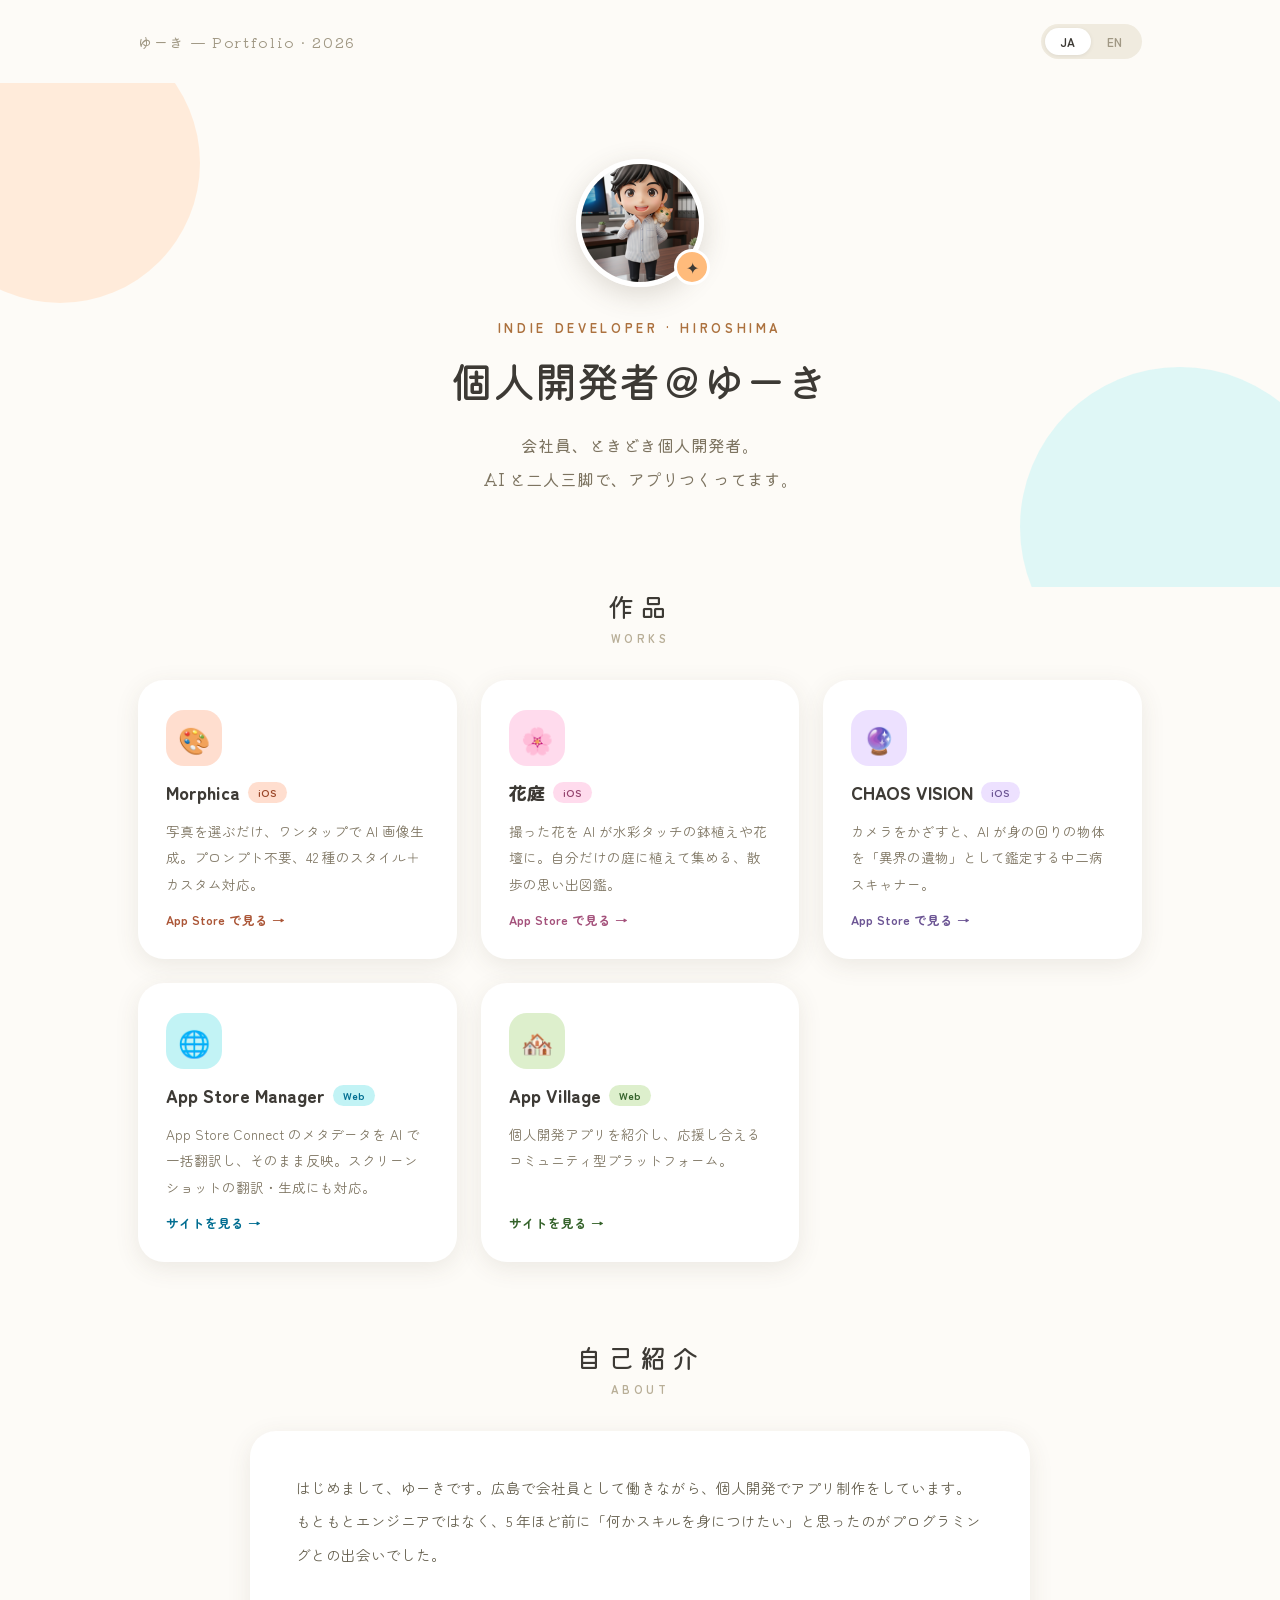
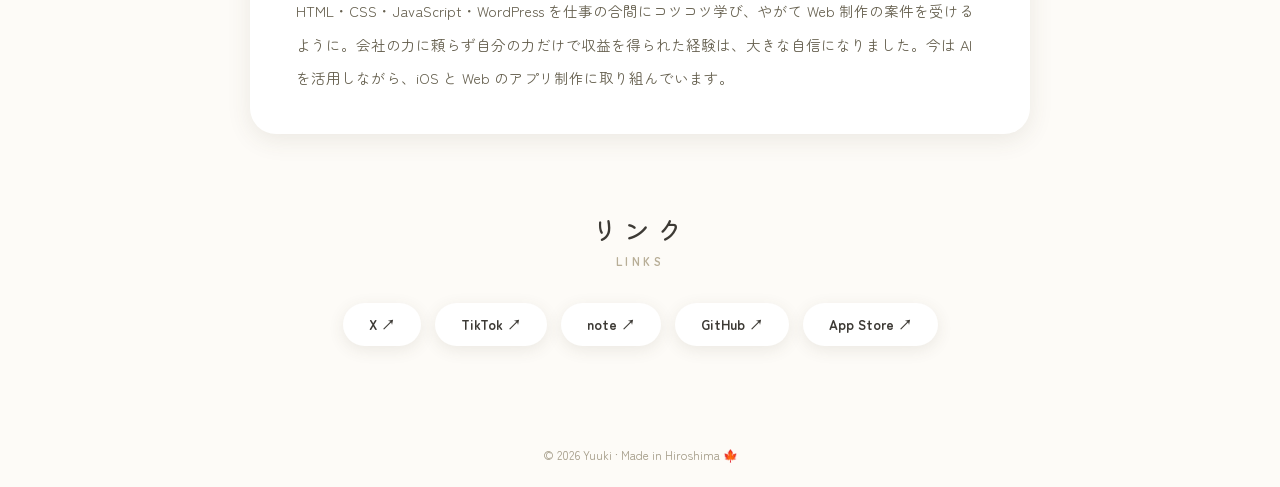
==== commit 7d72c6f5: "作品にiOSアプリ2本（花庭・CHAOS VISION）を追加 Co-Authored-By: Claude Fable 5 <noreply@anthropic.com>" ====
--- a/index.html
+++ b/index.html
@@ -1,7 +1,7 @@
 <!doctype html>
 <html lang="ja">
 <head>
-<!-- cspell:ignore Yuuki Morphica palt topbar nums -->
+<!-- cspell:ignore Yuuki Morphica palt topbar nums chuunibyou Maru -->
 <meta charset="utf-8">
 <meta name="viewport" content="width=device-width, initial-scale=1">
 <title>ゆーき — Indie Developer</title>
@@ -125,9 +125,13 @@
 .tint-warm  { background: oklch(0.93 0.05 40); }  .tint-warm.tx  { color: oklch(0.5 0.12 40); }
 .tint-cool  { background: oklch(0.93 0.05 200); } .tint-cool.tx  { color: oklch(0.5 0.1 230); }
 .tint-green { background: oklch(0.93 0.05 130); } .tint-green.tx { color: oklch(0.45 0.1 140); }
+.tint-pink  { background: oklch(0.93 0.05 350); } .tint-pink.tx  { color: oklch(0.5 0.12 350); }
+.tint-violet { background: oklch(0.93 0.05 300); } .tint-violet.tx { color: oklch(0.5 0.1 300); }
 .cta-warm  { color: oklch(0.55 0.12 40); }
 .cta-cool  { color: oklch(0.5 0.1 230); }
 .cta-green { color: oklch(0.45 0.1 140); }
+.cta-pink  { color: oklch(0.55 0.12 350); }
+.cta-violet { color: oklch(0.5 0.1 300); }
 
 /* about */
 .about-card {
@@ -231,6 +235,36 @@
         <span class="i18n-en">View on App Store →</span>
       </div>
     </a>
+    <a class="work" href="https://apps.apple.com/jp/app/%E8%8A%B1%E5%BA%AD-%E6%92%AE%E3%81%A3%E3%81%9F%E8%8A%B1%E3%81%A7%E8%82%B2%E3%81%A6%E3%82%8B%E6%B0%B4%E5%BD%A9%E3%81%AE%E5%BA%AD%E5%9B%B3%E9%91%91/id6788674858" target="_blank" rel="noopener">
+      <div class="work-icon tint-pink">🌸</div>
+      <div class="work-title">
+        <span class="work-name">花庭</span>
+        <span class="work-pl tint-pink tx">iOS</span>
+      </div>
+      <div class="work-desc">
+        <span class="i18n-ja">撮った花を AI が水彩タッチの鉢植えや花壇に。自分だけの庭に植えて集める、散歩の思い出図鑑。</span>
+        <span class="i18n-en">Snap a flower and AI turns it into a watercolor planter for your own little garden — a keepsake album of your walks.</span>
+      </div>
+      <div class="work-cta cta-pink">
+        <span class="i18n-ja">App Store で見る →</span>
+        <span class="i18n-en">View on App Store →</span>
+      </div>
+    </a>
+    <a class="work" href="https://apps.apple.com/jp/app/chaos-vision-%E4%B8%AD%E4%BA%8C%E7%97%85%E3%82%B9%E3%82%AD%E3%83%A3%E3%83%8A%E3%83%BC/id6751190965" target="_blank" rel="noopener">
+      <div class="work-icon tint-violet">🔮</div>
+      <div class="work-title">
+        <span class="work-name">CHAOS VISION</span>
+        <span class="work-pl tint-violet tx">iOS</span>
+      </div>
+      <div class="work-desc">
+        <span class="i18n-ja">カメラをかざすと、AI が身の回りの物体を「異界の遺物」として鑑定する中二病スキャナー。</span>
+        <span class="i18n-en">A chuunibyou scanner — point your camera at everyday objects and AI unveils them as relics from another world.</span>
+      </div>
+      <div class="work-cta cta-violet">
+        <span class="i18n-ja">App Store で見る →</span>
+        <span class="i18n-en">View on App Store →</span>
+      </div>
+    </a>
     <a class="work" href="https://app-store-manager-dun.vercel.app/" target="_blank" rel="noopener">
       <div class="work-icon tint-cool">🌐</div>
       <div class="work-title">
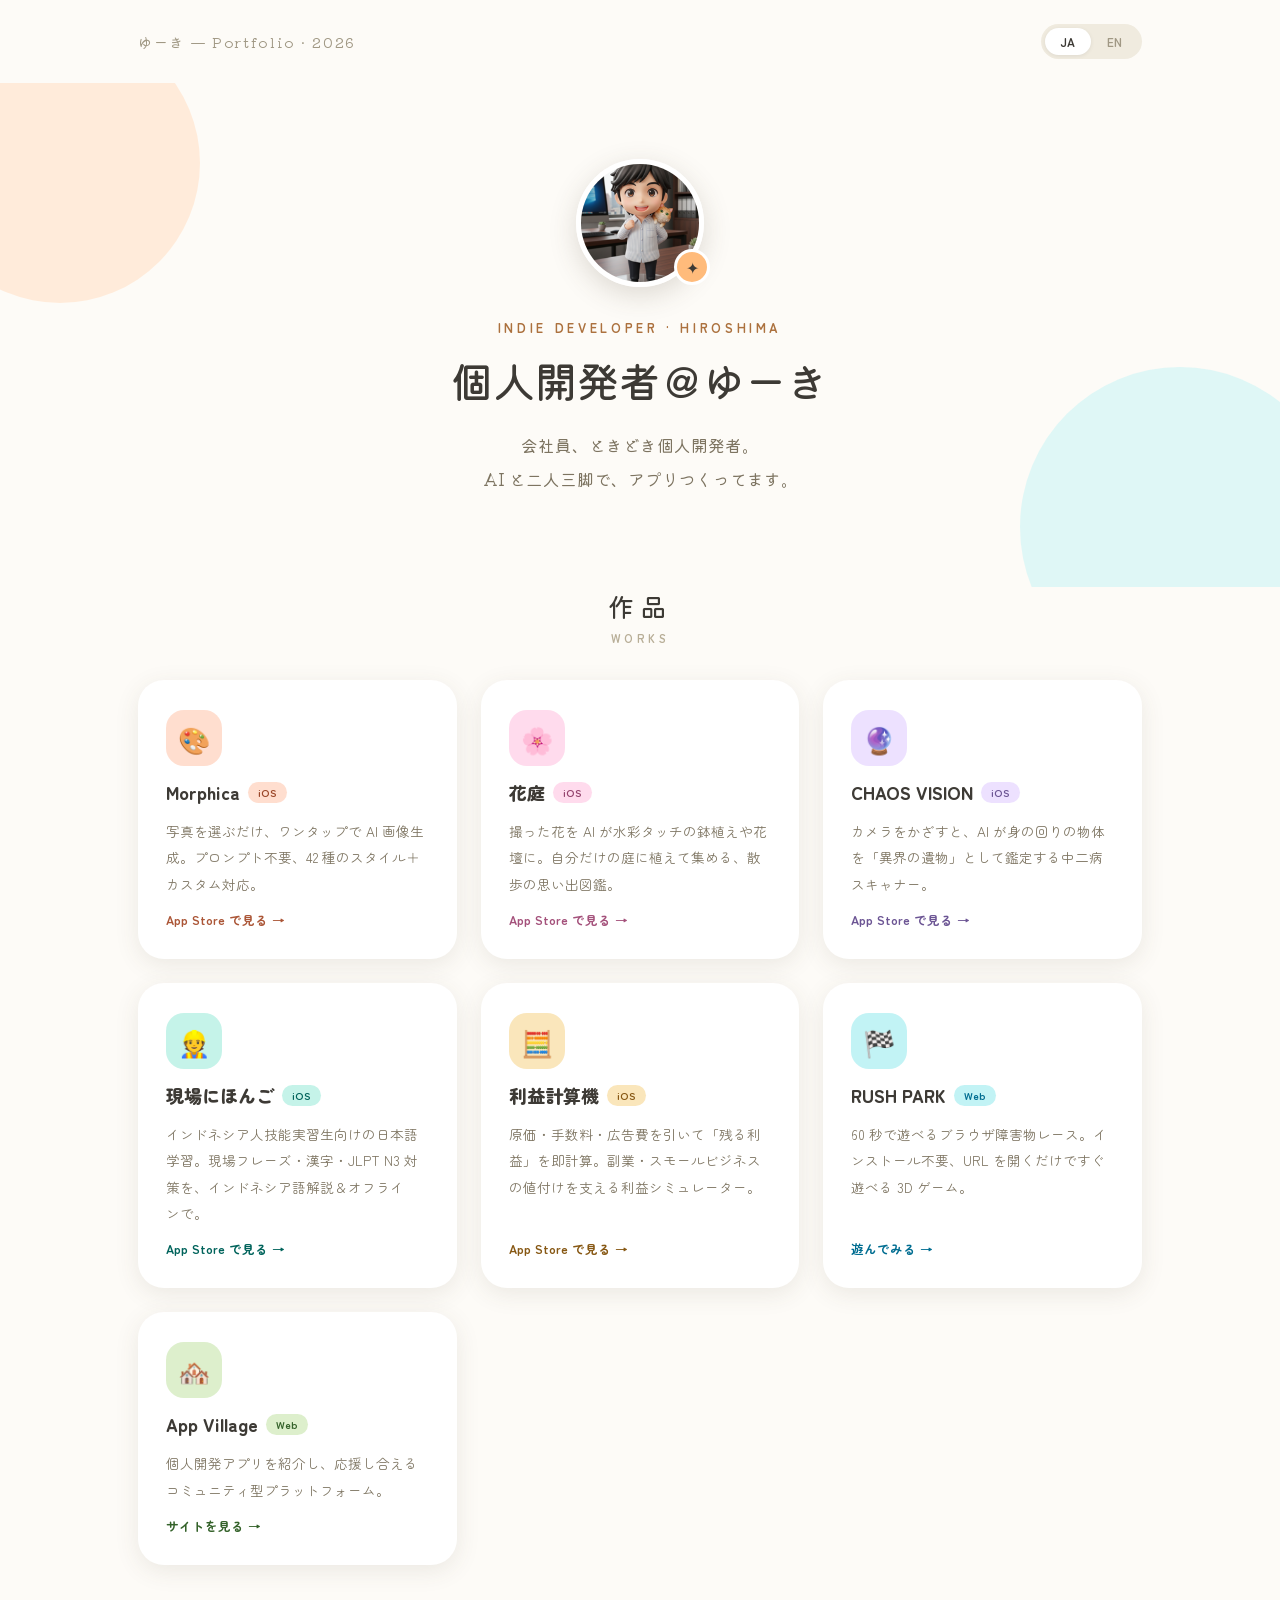
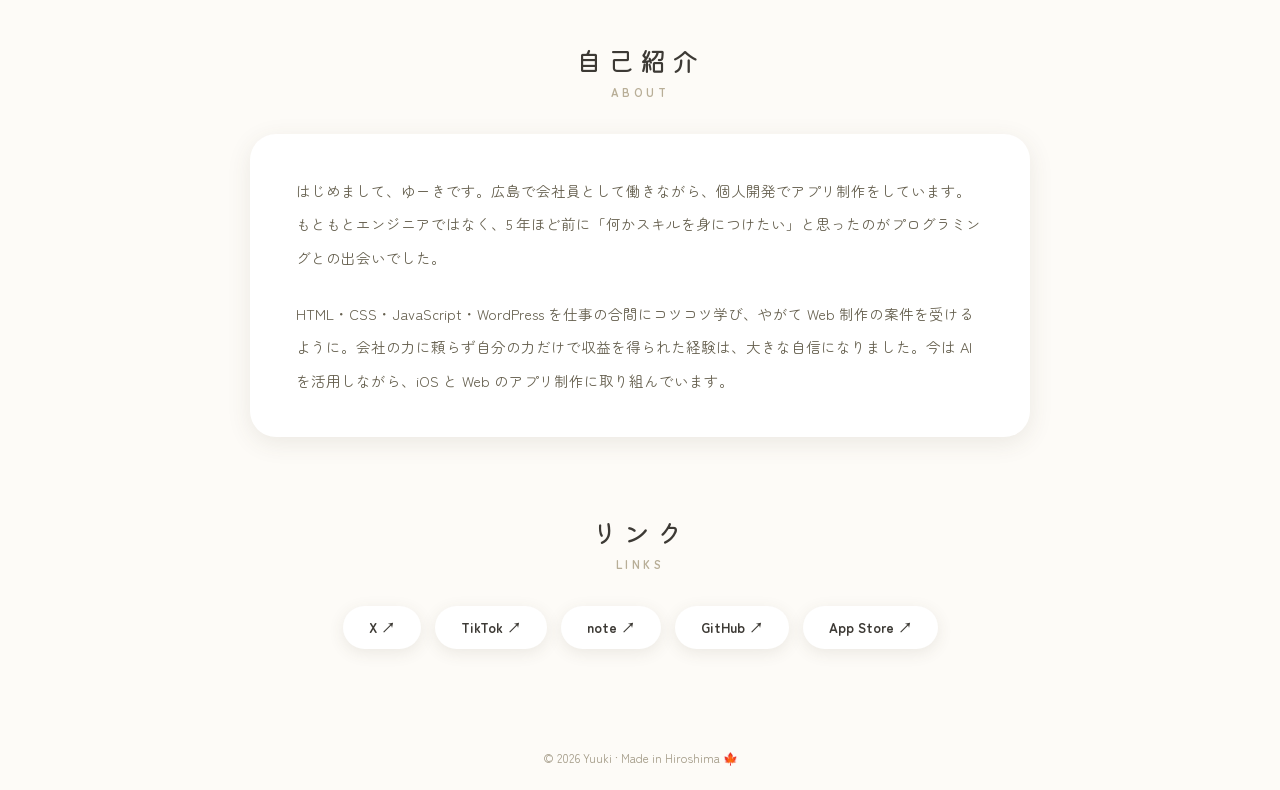
==== commit ee7d1b29: "作品を更新: App Store Managerを削除し、RUSH PARK・現場にほんご・利益計算機を追加 - App Store Manager のカードを削除 - RUSH PARK（Web・ブ" ====
--- a/index.html
+++ b/index.html
@@ -127,11 +127,15 @@
 .tint-green { background: oklch(0.93 0.05 130); } .tint-green.tx { color: oklch(0.45 0.1 140); }
 .tint-pink  { background: oklch(0.93 0.05 350); } .tint-pink.tx  { color: oklch(0.5 0.12 350); }
 .tint-violet { background: oklch(0.93 0.05 300); } .tint-violet.tx { color: oklch(0.5 0.1 300); }
+.tint-teal  { background: oklch(0.93 0.05 180); } .tint-teal.tx  { color: oklch(0.45 0.08 185); }
+.tint-amber { background: oklch(0.93 0.06 85); }  .tint-amber.tx { color: oklch(0.5 0.1 70); }
 .cta-warm  { color: oklch(0.55 0.12 40); }
 .cta-cool  { color: oklch(0.5 0.1 230); }
 .cta-green { color: oklch(0.45 0.1 140); }
 .cta-pink  { color: oklch(0.55 0.12 350); }
 .cta-violet { color: oklch(0.5 0.1 300); }
+.cta-teal  { color: oklch(0.45 0.08 185); }
+.cta-amber { color: oklch(0.5 0.1 70); }
 
 /* about */
 .about-card {
@@ -265,19 +269,49 @@
         <span class="i18n-en">View on App Store →</span>
       </div>
     </a>
-    <a class="work" href="https://app-store-manager-dun.vercel.app/" target="_blank" rel="noopener">
-      <div class="work-icon tint-cool">🌐</div>
-      <div class="work-title">
-        <span class="work-name">App Store Manager</span>
+    <a class="work" href="https://apps.apple.com/jp/app/%E7%8F%BE%E5%A0%B4%E3%81%AB%E3%81%BB%E3%82%93%E3%81%94-%E3%82%A4%E3%83%B3%E3%83%89%E3%83%8D%E3%82%B7%E3%82%A2%E4%BA%BA%E5%90%91%E3%81%91%E6%97%A5%E6%9C%AC%E8%AA%9E%E5%AD%A6%E7%BF%92/id6754452794" target="_blank" rel="noopener">
+      <div class="work-icon tint-teal">👷</div>
+      <div class="work-title">
+        <span class="work-name">現場にほんご</span>
+        <span class="work-pl tint-teal tx">iOS</span>
+      </div>
+      <div class="work-desc">
+        <span class="i18n-ja">インドネシア人技能実習生向けの日本語学習。現場フレーズ・漢字・JLPT N3 対策を、インドネシア語解説＆オフラインで。</span>
+        <span class="i18n-en">Japanese for Indonesian technical-intern workers. On-site phrases, kanji, and JLPT N3 drills — explained in Indonesian, fully offline.</span>
+      </div>
+      <div class="work-cta cta-teal">
+        <span class="i18n-ja">App Store で見る →</span>
+        <span class="i18n-en">View on App Store →</span>
+      </div>
+    </a>
+    <a class="work" href="https://apps.apple.com/jp/app/%E5%88%A9%E7%9B%8A%E8%A8%88%E7%AE%97%E6%A9%9F-%E5%89%AF%E6%A5%AD-%E3%82%B9%E3%83%A2%E3%83%BC%E3%83%AB%E3%83%93%E3%82%B8%E3%83%8D%E3%82%B9%E3%81%AE%E5%88%A9%E7%9B%8A%E3%82%B7%E3%83%9F%E3%83%A5%E3%83%AC%E3%83%BC%E3%82%BF%E3%83%BC/id6800319101" target="_blank" rel="noopener">
+      <div class="work-icon tint-amber">🧮</div>
+      <div class="work-title">
+        <span class="work-name">利益計算機</span>
+        <span class="work-pl tint-amber tx">iOS</span>
+      </div>
+      <div class="work-desc">
+        <span class="i18n-ja">原価・手数料・広告費を引いて「残る利益」を即計算。副業・スモールビジネスの値付けを支える利益シミュレーター。</span>
+        <span class="i18n-en">Subtract costs, fees, and ad spend to see what you actually keep — a profit simulator for side hustles and small businesses.</span>
+      </div>
+      <div class="work-cta cta-amber">
+        <span class="i18n-ja">App Store で見る →</span>
+        <span class="i18n-en">View on App Store →</span>
+      </div>
+    </a>
+    <a class="work" href="https://rushpark-murex.vercel.app/?c=course-001" target="_blank" rel="noopener">
+      <div class="work-icon tint-cool">🏁</div>
+      <div class="work-title">
+        <span class="work-name">RUSH PARK</span>
         <span class="work-pl tint-cool tx">Web</span>
       </div>
       <div class="work-desc">
-        <span class="i18n-ja">App Store Connect のメタデータを AI で一括翻訳し、そのまま反映。スクリーンショットの翻訳・生成にも対応。</span>
-        <span class="i18n-en">Bulk-translate App Store Connect metadata with AI and push it back in place. Handles screenshot translation and generation too.</span>
+        <span class="i18n-ja">60 秒で遊べるブラウザ障害物レース。インストール不要、URL を開くだけですぐ遊べる 3D ゲーム。</span>
+        <span class="i18n-en">A 60-second obstacle race that runs in your browser. No install — open the URL and you're racing in 3D.</span>
       </div>
       <div class="work-cta cta-cool">
-        <span class="i18n-ja">サイトを見る →</span>
-        <span class="i18n-en">Visit site →</span>
+        <span class="i18n-ja">遊んでみる →</span>
+        <span class="i18n-en">Play now →</span>
       </div>
     </a>
     <a class="work" href="https://www.app-village.jp/" target="_blank" rel="noopener">
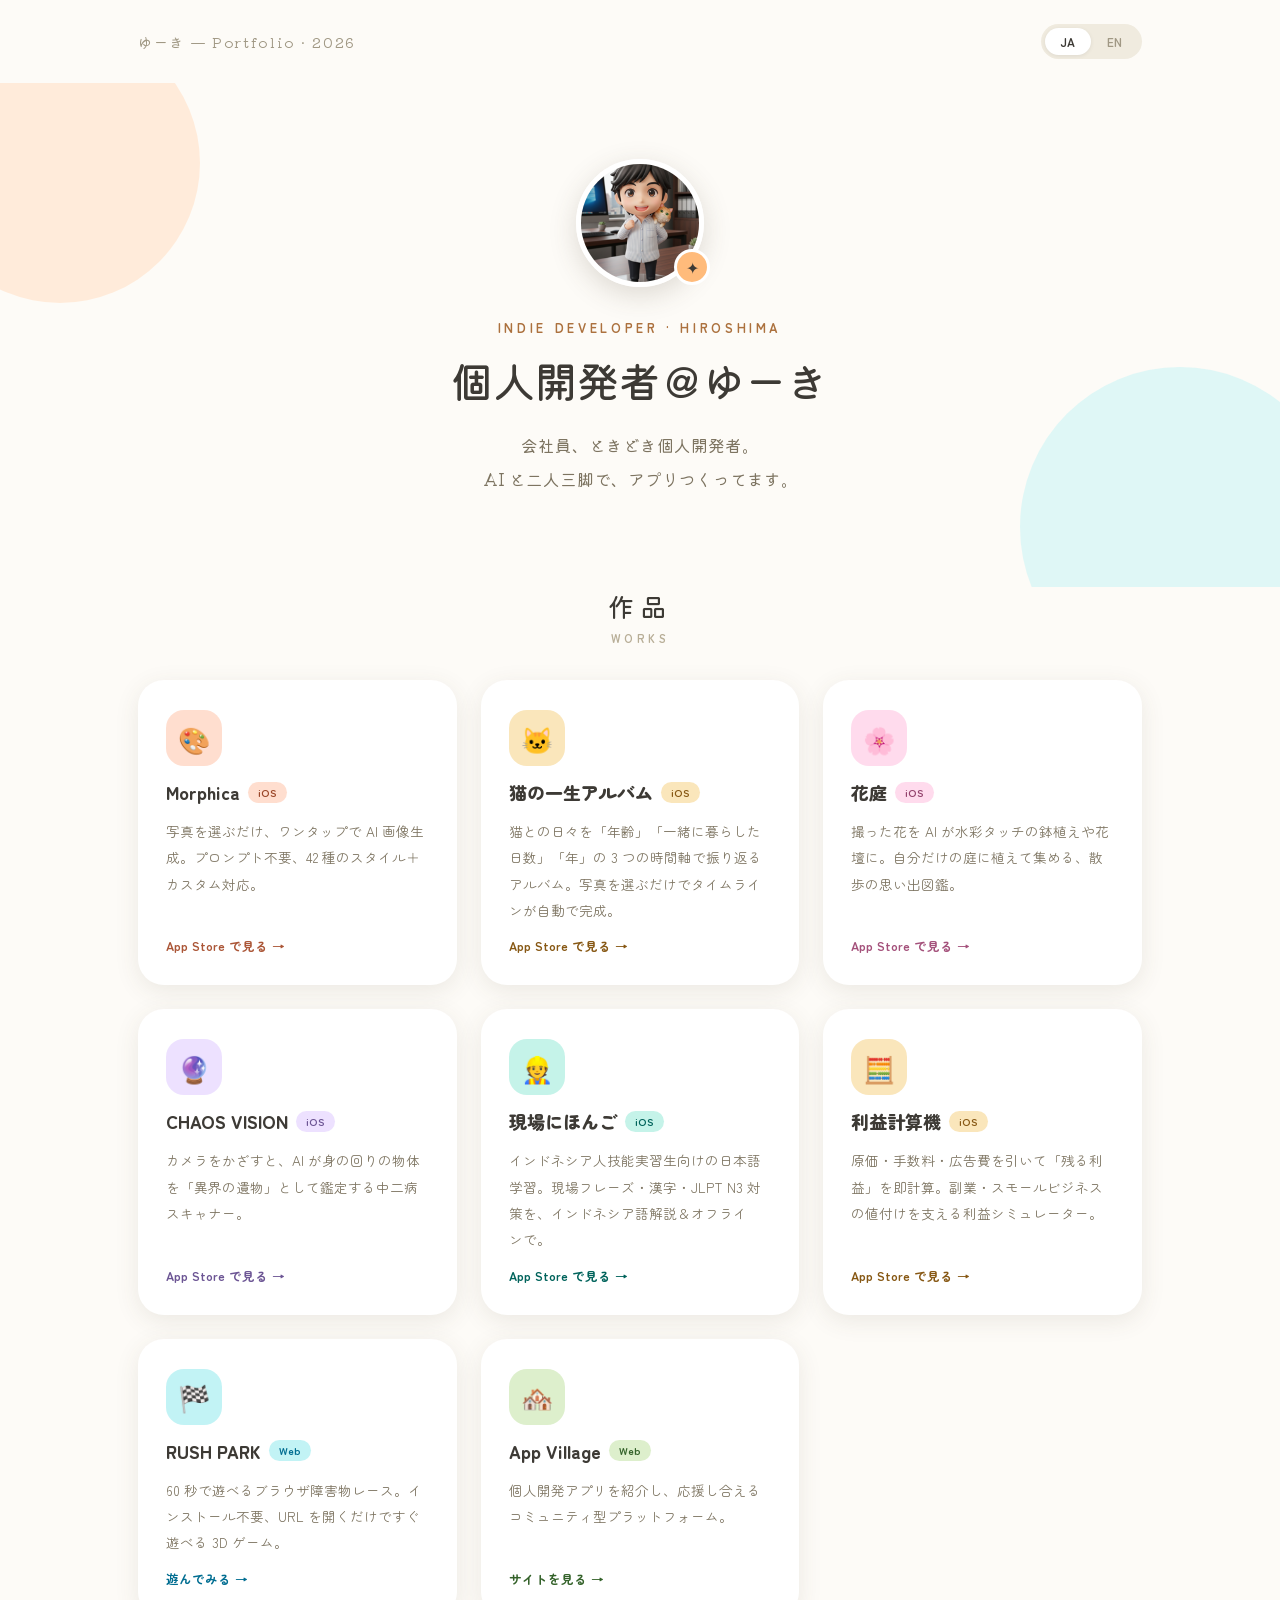
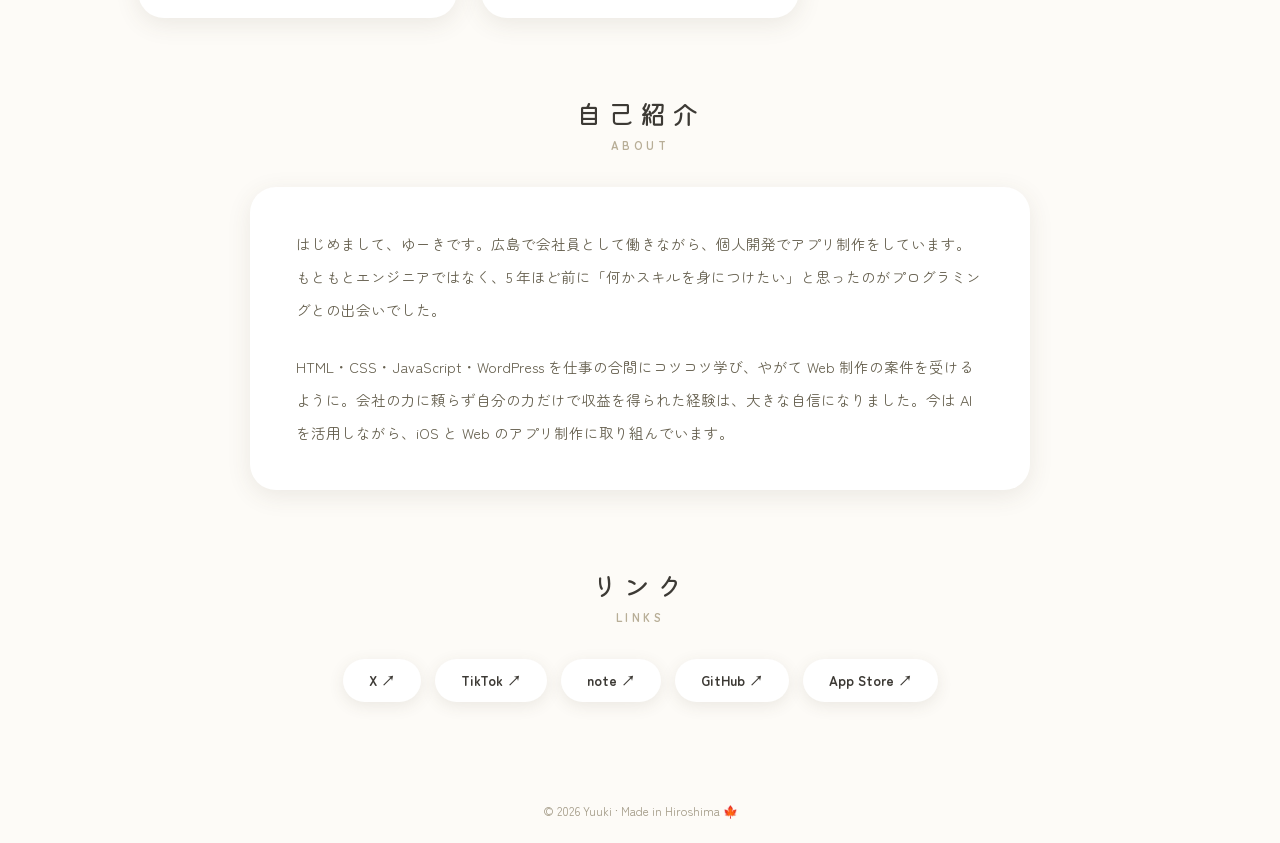
==== commit b2e4706e: "作品に猫の一生アルバム（iOS）を追加 Co-Authored-By: Claude Fable 5 <noreply@anthropic.com> Claude-Session: https://c" ====
--- a/index.html
+++ b/index.html
@@ -239,6 +239,21 @@
         <span class="i18n-en">View on App Store →</span>
       </div>
     </a>
+    <a class="work" href="https://apps.apple.com/jp/app/%E7%8C%AB%E3%81%AE%E4%B8%80%E7%94%9F%E3%82%A2%E3%83%AB%E3%83%90%E3%83%A0/id6801978439" target="_blank" rel="noopener">
+      <div class="work-icon tint-amber">🐱</div>
+      <div class="work-title">
+        <span class="work-name">猫の一生アルバム</span>
+        <span class="work-pl tint-amber tx">iOS</span>
+      </div>
+      <div class="work-desc">
+        <span class="i18n-ja">猫との日々を「年齢」「一緒に暮らした日数」「年」の 3 つの時間軸で振り返るアルバム。写真を選ぶだけでタイムラインが自動で完成。</span>
+        <span class="i18n-en">An album that looks back on life with your cat along three timelines — age, days together, and year. Pick photos and the timeline builds itself.</span>
+      </div>
+      <div class="work-cta cta-amber">
+        <span class="i18n-ja">App Store で見る →</span>
+        <span class="i18n-en">View on App Store →</span>
+      </div>
+    </a>
     <a class="work" href="https://apps.apple.com/jp/app/%E8%8A%B1%E5%BA%AD-%E6%92%AE%E3%81%A3%E3%81%9F%E8%8A%B1%E3%81%A7%E8%82%B2%E3%81%A6%E3%82%8B%E6%B0%B4%E5%BD%A9%E3%81%AE%E5%BA%AD%E5%9B%B3%E9%91%91/id6788674858" target="_blank" rel="noopener">
       <div class="work-icon tint-pink">🌸</div>
       <div class="work-title">
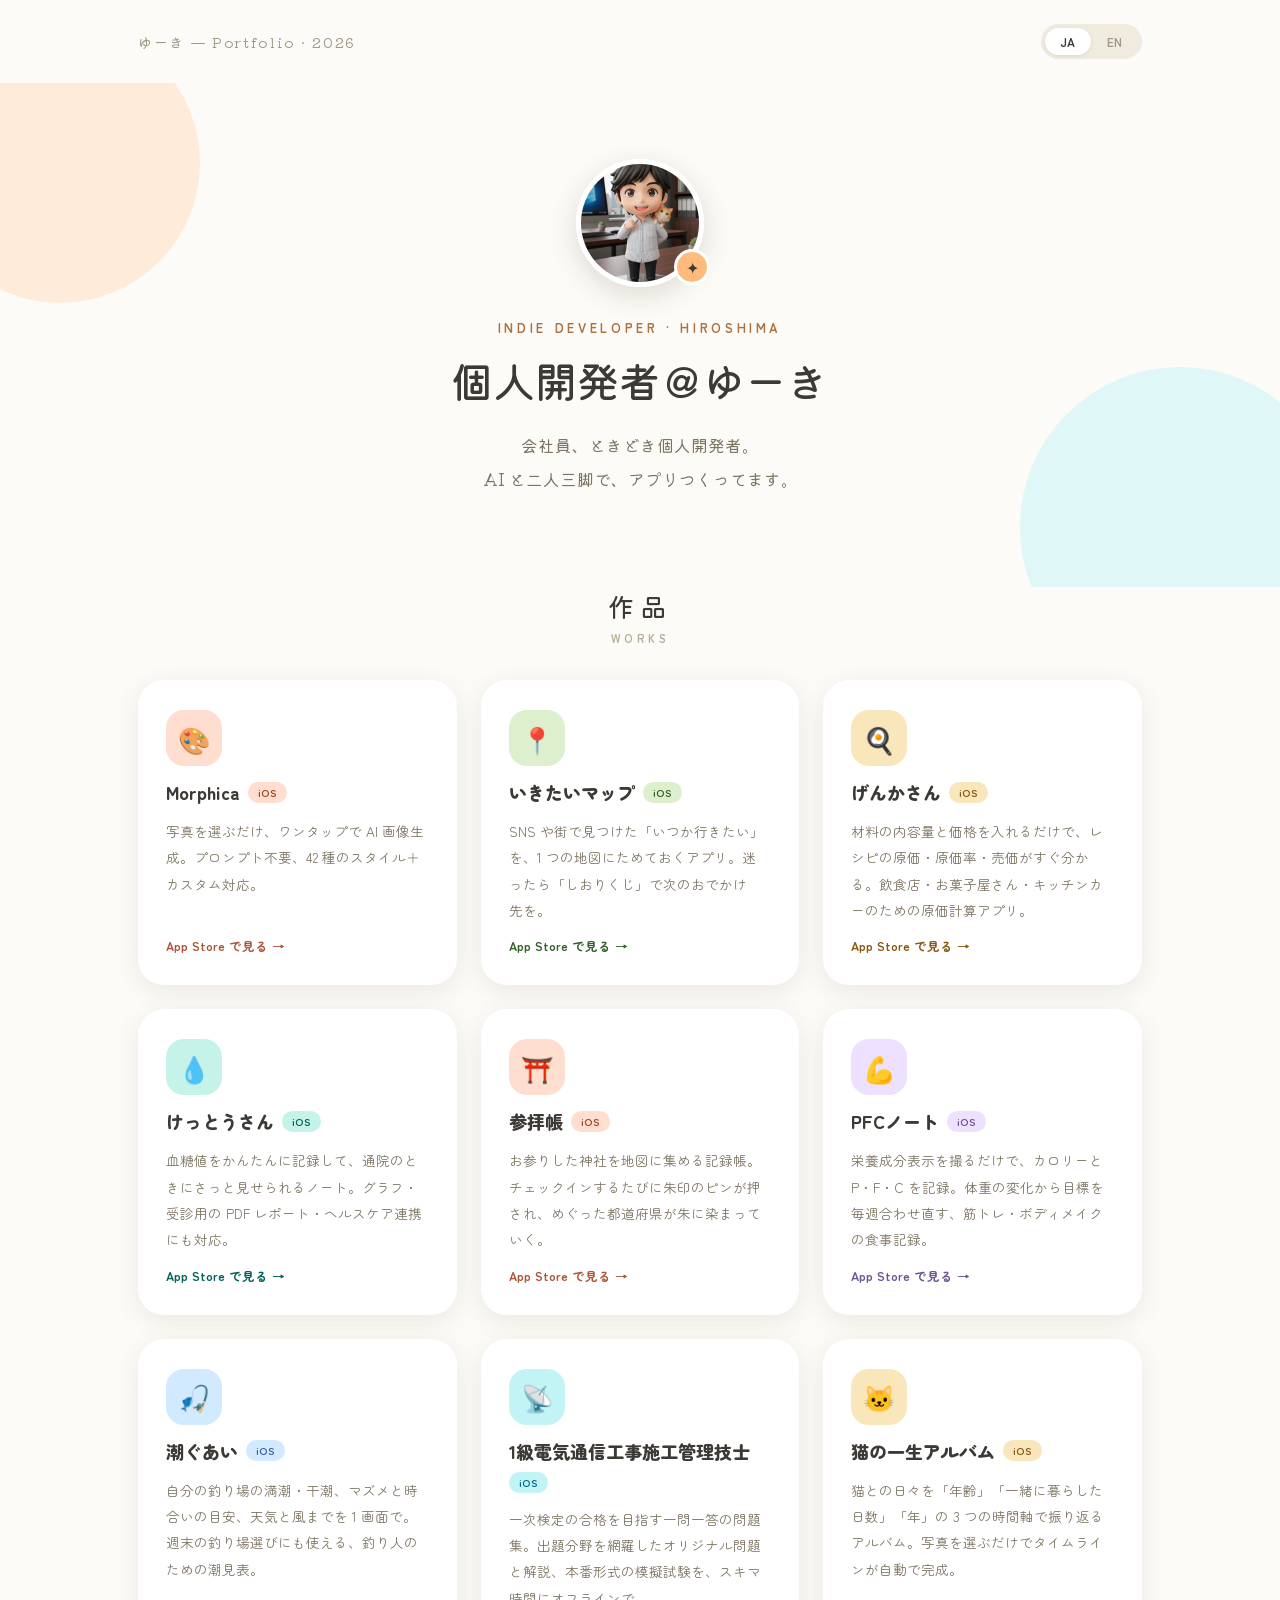
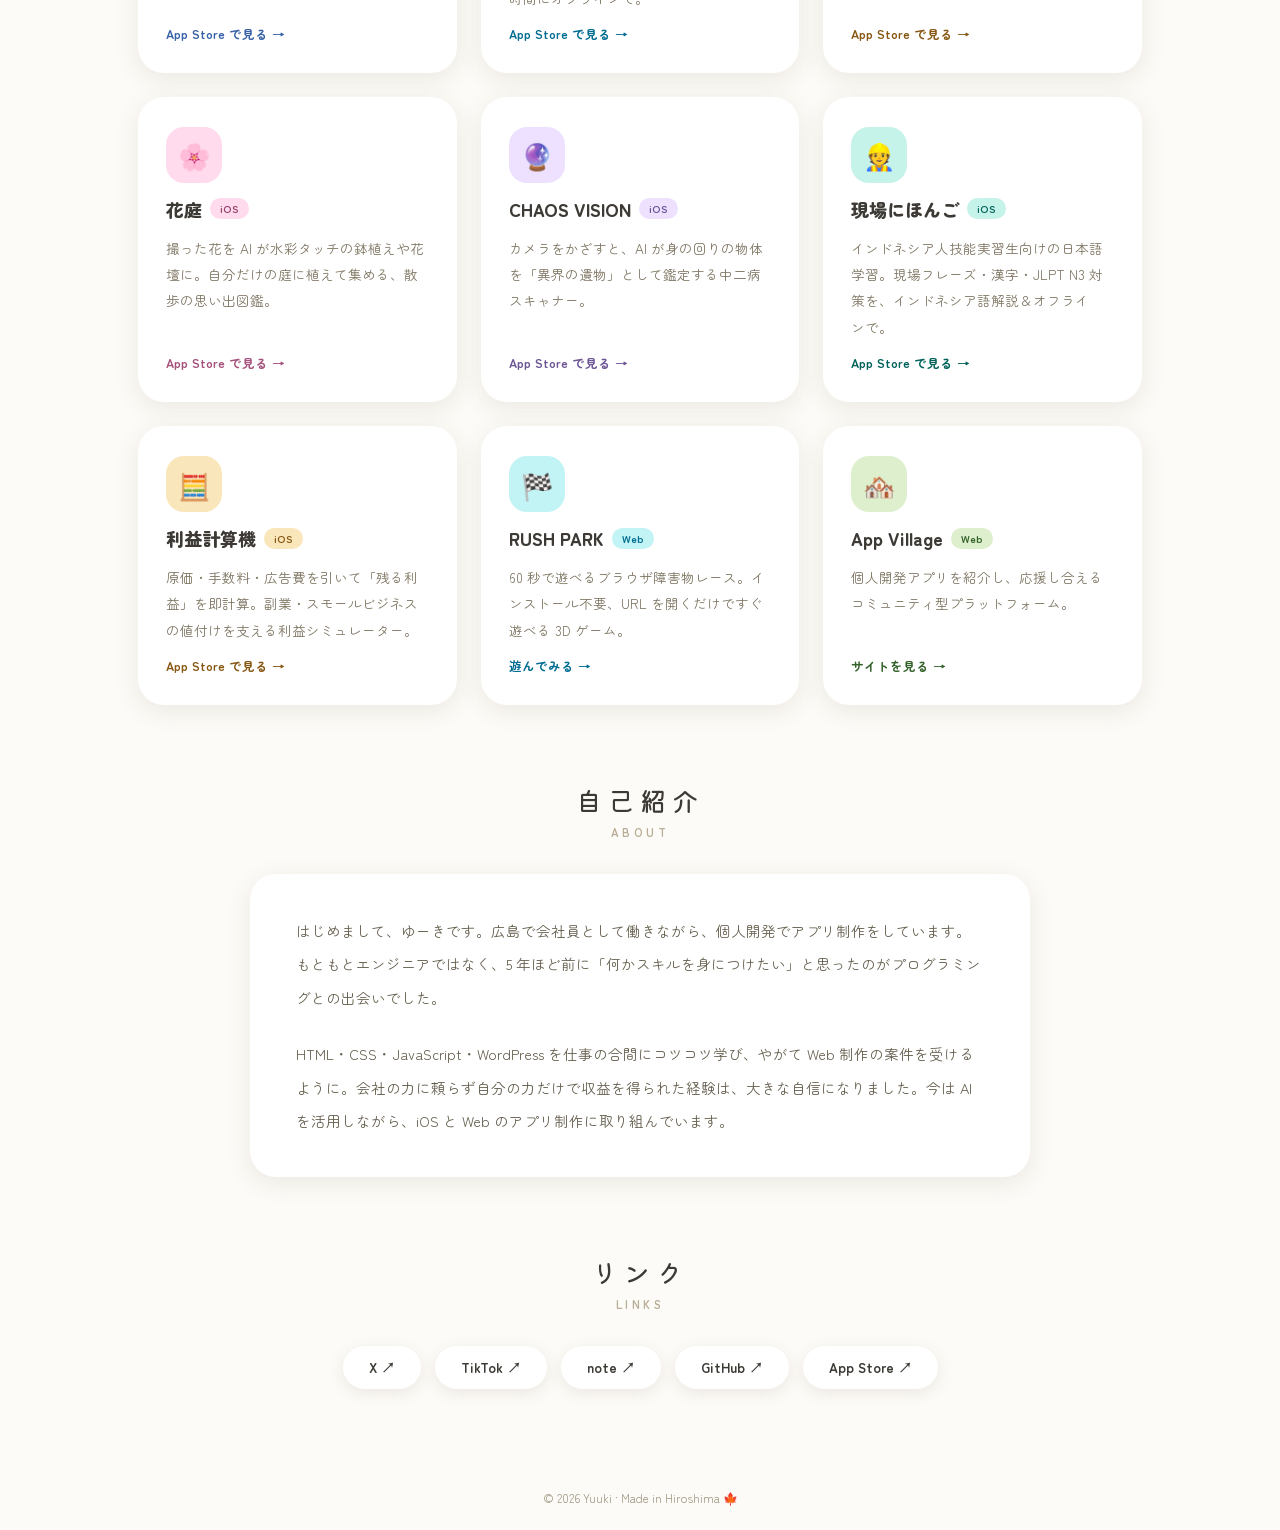
==== commit 09d5608f: "作品にiOSアプリ7本を追加し、Morphicaの直後に並べる - いきたいマップ・げんかさん・けっとうさん・参拝帳・PFCノート・潮ぐあい・1級電気通信工事施工管理技士を追加 - 並びは Morph" ====
--- a/index.html
+++ b/index.html
@@ -129,6 +129,7 @@
 .tint-violet { background: oklch(0.93 0.05 300); } .tint-violet.tx { color: oklch(0.5 0.1 300); }
 .tint-teal  { background: oklch(0.93 0.05 180); } .tint-teal.tx  { color: oklch(0.45 0.08 185); }
 .tint-amber { background: oklch(0.93 0.06 85); }  .tint-amber.tx { color: oklch(0.5 0.1 70); }
+.tint-blue  { background: oklch(0.93 0.05 255); } .tint-blue.tx  { color: oklch(0.5 0.12 260); }
 .cta-warm  { color: oklch(0.55 0.12 40); }
 .cta-cool  { color: oklch(0.5 0.1 230); }
 .cta-green { color: oklch(0.45 0.1 140); }
@@ -136,6 +137,7 @@
 .cta-violet { color: oklch(0.5 0.1 300); }
 .cta-teal  { color: oklch(0.45 0.08 185); }
 .cta-amber { color: oklch(0.5 0.1 70); }
+.cta-blue  { color: oklch(0.5 0.12 260); }
 
 /* about */
 .about-card {
@@ -239,6 +241,111 @@
         <span class="i18n-en">View on App Store →</span>
       </div>
     </a>
+    <a class="work" href="https://apps.apple.com/jp/app/%E3%81%84%E3%81%8D%E3%81%9F%E3%81%84%E3%83%9E%E3%83%83%E3%83%97-%E8%A1%8C%E3%81%8D%E3%81%9F%E3%81%84%E5%A0%B4%E6%89%80%E3%83%AA%E3%82%B9%E3%83%88%E3%82%92%E5%9C%B0%E5%9B%B3%E3%81%AB%E4%BF%9D%E5%AD%98/id6816359193" target="_blank" rel="noopener">
+      <div class="work-icon tint-green">📍</div>
+      <div class="work-title">
+        <span class="work-name">いきたいマップ</span>
+        <span class="work-pl tint-green tx">iOS</span>
+      </div>
+      <div class="work-desc">
+        <span class="i18n-ja">SNS や街で見つけた「いつか行きたい」を、1 つの地図にためておくアプリ。迷ったら「しおりくじ」で次のおでかけ先を。</span>
+        <span class="i18n-en">Save every café, restaurant, and getaway you want to visit someday on one map. Can't decide? Let the bookmark lottery pick your next outing.</span>
+      </div>
+      <div class="work-cta cta-green">
+        <span class="i18n-ja">App Store で見る →</span>
+        <span class="i18n-en">View on App Store →</span>
+      </div>
+    </a>
+    <a class="work" href="https://apps.apple.com/jp/app/%E3%83%AC%E3%82%B7%E3%83%94%E5%8E%9F%E4%BE%A1%E8%A8%88%E7%AE%97-%E3%81%92%E3%82%93%E3%81%8B%E3%81%95%E3%82%93/id6808906307" target="_blank" rel="noopener">
+      <div class="work-icon tint-amber">🍳</div>
+      <div class="work-title">
+        <span class="work-name">げんかさん</span>
+        <span class="work-pl tint-amber tx">iOS</span>
+      </div>
+      <div class="work-desc">
+        <span class="i18n-ja">材料の内容量と価格を入れるだけで、レシピの原価・原価率・売価がすぐ分かる。飲食店・お菓子屋さん・キッチンカーのための原価計算アプリ。</span>
+        <span class="i18n-en">Enter each ingredient's package size and price to instantly see a recipe's cost, cost ratio, and selling price — recipe costing for restaurants, sweet shops, and food trucks.</span>
+      </div>
+      <div class="work-cta cta-amber">
+        <span class="i18n-ja">App Store で見る →</span>
+        <span class="i18n-en">View on App Store →</span>
+      </div>
+    </a>
+    <a class="work" href="https://apps.apple.com/jp/app/%E8%A1%80%E7%B3%96%E5%80%A4%E3%83%8E%E3%83%BC%E3%83%88-%E3%81%91%E3%81%A3%E3%81%A8%E3%81%86%E3%81%95%E3%82%93/id6809083928" target="_blank" rel="noopener">
+      <div class="work-icon tint-teal">💧</div>
+      <div class="work-title">
+        <span class="work-name">けっとうさん</span>
+        <span class="work-pl tint-teal tx">iOS</span>
+      </div>
+      <div class="work-desc">
+        <span class="i18n-ja">血糖値をかんたんに記録して、通院のときにさっと見せられるノート。グラフ・受診用の PDF レポート・ヘルスケア連携にも対応。</span>
+        <span class="i18n-en">Log your blood glucose in a few taps and show it at your next checkup. Graphs, PDF reports for your doctor, and Apple Health sync included.</span>
+      </div>
+      <div class="work-cta cta-teal">
+        <span class="i18n-ja">App Store で見る →</span>
+        <span class="i18n-en">View on App Store →</span>
+      </div>
+    </a>
+    <a class="work" href="https://apps.apple.com/jp/app/%E5%8F%82%E6%8B%9D%E5%B8%B3-%E7%A5%9E%E7%A4%BE%E5%B7%A1%E3%82%8A%E3%81%A8%E5%BE%A1%E6%9C%B1%E5%8D%B0%E3%81%AE%E8%A8%98%E9%8C%B2%E5%9C%B0%E5%9B%B3/id6811899230" target="_blank" rel="noopener">
+      <div class="work-icon tint-warm">⛩️</div>
+      <div class="work-title">
+        <span class="work-name">参拝帳</span>
+        <span class="work-pl tint-warm tx">iOS</span>
+      </div>
+      <div class="work-desc">
+        <span class="i18n-ja">お参りした神社を地図に集める記録帳。チェックインするたびに朱印のピンが押され、めぐった都道府県が朱に染まっていく。</span>
+        <span class="i18n-en">A journal that collects the shrines you've visited on a map. Every check-in stamps a vermilion pin, and prefecture by prefecture, your map fills with color.</span>
+      </div>
+      <div class="work-cta cta-warm">
+        <span class="i18n-ja">App Store で見る →</span>
+        <span class="i18n-en">View on App Store →</span>
+      </div>
+    </a>
+    <a class="work" href="https://apps.apple.com/jp/app/pfc%E3%83%8E%E3%83%BC%E3%83%88-%E7%AD%8B%E3%83%88%E3%83%AC%E3%81%A8%E3%83%9C%E3%83%87%E3%82%A3%E3%83%A1%E3%82%A4%E3%82%AF%E3%81%AE%E9%A3%9F%E4%BA%8B%E8%A8%98%E9%8C%B2/id6821732306" target="_blank" rel="noopener">
+      <div class="work-icon tint-violet">💪</div>
+      <div class="work-title">
+        <span class="work-name">PFCノート</span>
+        <span class="work-pl tint-violet tx">iOS</span>
+      </div>
+      <div class="work-desc">
+        <span class="i18n-ja">栄養成分表示を撮るだけで、カロリーと P・F・C を記録。体重の変化から目標を毎週合わせ直す、筋トレ・ボディメイクの食事記録。</span>
+        <span class="i18n-en">Snap a nutrition label to log calories and macros. Your targets re-tune every week to your weight trend — a food log for lifting and physique goals.</span>
+      </div>
+      <div class="work-cta cta-violet">
+        <span class="i18n-ja">App Store で見る →</span>
+        <span class="i18n-en">View on App Store →</span>
+      </div>
+    </a>
+    <a class="work" href="https://apps.apple.com/jp/app/%E6%BD%AE%E3%81%90%E3%81%82%E3%81%84-%E9%87%A3%E3%82%8A%E5%A0%B4%E3%81%AE%E6%BD%AE%E8%A6%8B%E8%A1%A8%E3%81%A8%E5%A4%A9%E6%B0%97-%E3%83%9E%E3%82%BA%E3%83%A1/id6824173352" target="_blank" rel="noopener">
+      <div class="work-icon tint-blue">🎣</div>
+      <div class="work-title">
+        <span class="work-name">潮ぐあい</span>
+        <span class="work-pl tint-blue tx">iOS</span>
+      </div>
+      <div class="work-desc">
+        <span class="i18n-ja">自分の釣り場の満潮・干潮、マズメと時合いの目安、天気と風までを 1 画面で。週末の釣り場選びにも使える、釣り人のための潮見表。</span>
+        <span class="i18n-en">Tides for your own fishing spots — highs, lows, dawn and dusk bite windows, weather, and wind on one screen. A tide table for anglers that helps you pick this weekend's spot.</span>
+      </div>
+      <div class="work-cta cta-blue">
+        <span class="i18n-ja">App Store で見る →</span>
+        <span class="i18n-en">View on App Store →</span>
+      </div>
+    </a>
+    <a class="work" href="https://apps.apple.com/jp/app/1%E7%B4%9A%E9%9B%BB%E6%B0%97%E9%80%9A%E4%BF%A1%E5%B7%A5%E4%BA%8B%E6%96%BD%E5%B7%A5%E7%AE%A1%E7%90%86%E6%8A%80%E5%A3%AB-%E4%B8%80%E5%95%8F%E4%B8%80%E7%AD%94/id6808555127" target="_blank" rel="noopener">
+      <div class="work-icon tint-cool">📡</div>
+      <div class="work-title">
+        <span class="work-name">1級電気通信工事施工管理技士</span>
+        <span class="work-pl tint-cool tx">iOS</span>
+      </div>
+      <div class="work-desc">
+        <span class="i18n-ja">一次検定の合格を目指す一問一答の問題集。出題分野を網羅したオリジナル問題と解説、本番形式の模擬試験を、スキマ時間にオフラインで。</span>
+        <span class="i18n-en">Q&amp;A drills for the first-stage exam of Japan's Grade 1 Telecommunications Construction Management Engineer certification — original questions with explanations and mock exams, fully offline.</span>
+      </div>
+      <div class="work-cta cta-cool">
+        <span class="i18n-ja">App Store で見る →</span>
+        <span class="i18n-en">View on App Store →</span>
+      </div>
+    </a>
     <a class="work" href="https://apps.apple.com/jp/app/%E7%8C%AB%E3%81%AE%E4%B8%80%E7%94%9F%E3%82%A2%E3%83%AB%E3%83%90%E3%83%A0/id6801978439" target="_blank" rel="noopener">
       <div class="work-icon tint-amber">🐱</div>
       <div class="work-title">
